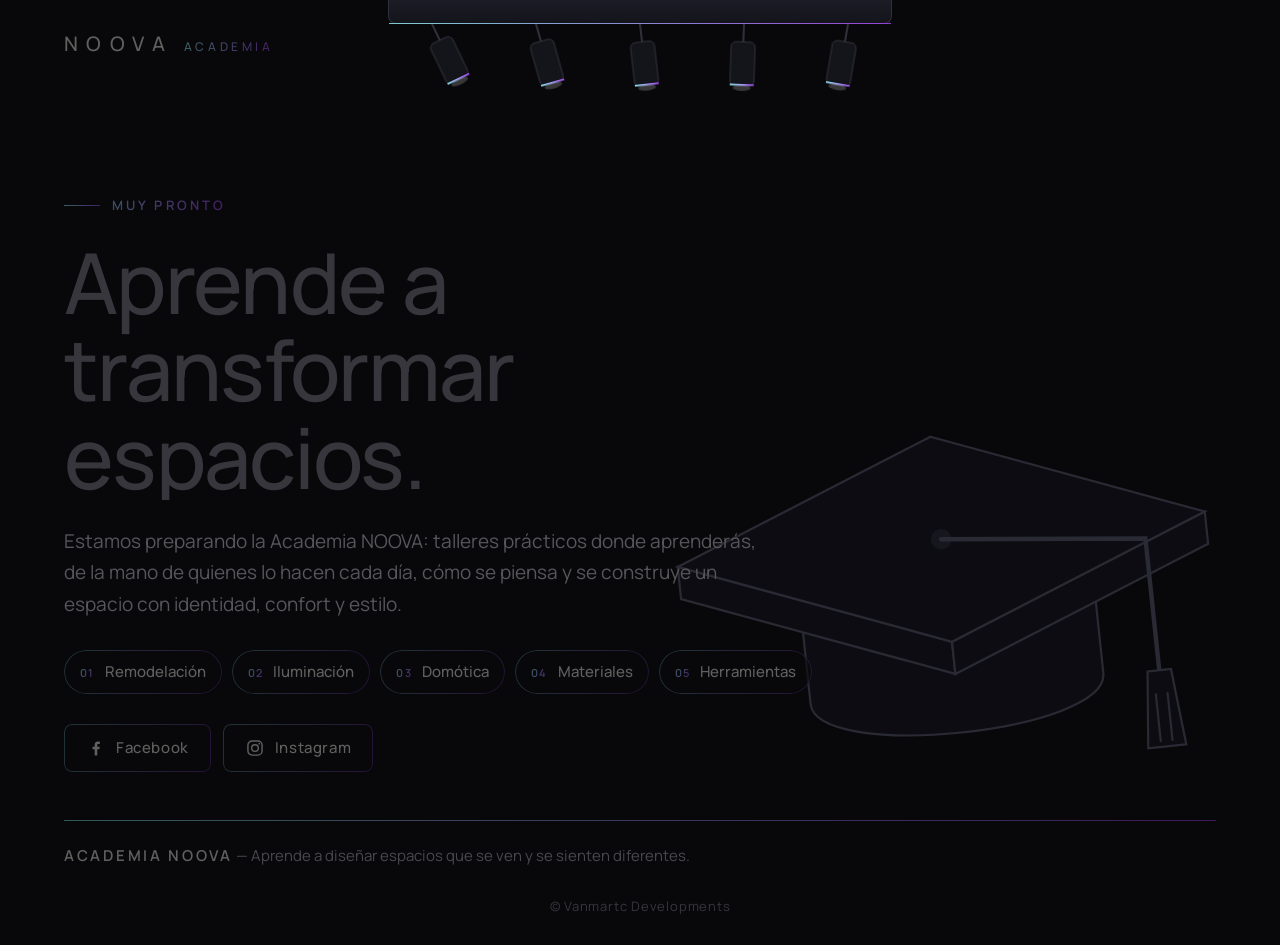
==== index.html @ ce25f5c2 "trabajando en el sitio noova Academy" ====
<!DOCTYPE html>
<html lang="es">
<head>
<meta charset="utf-8">
<meta name="viewport" content="width=device-width, initial-scale=1, viewport-fit=cover">
<title>Academia NOOVA | Muy pronto</title>
<meta name="description" content="Talleres de remodelación, iluminación, domótica, materiales y herramientas. La Academia NOOVA abre muy pronto.">
<meta name="theme-color" content="#08080B">
<meta property="og:title" content="Academia NOOVA | Muy pronto">
<meta property="og:description" content="Aprende a transformar espacios con talleres prácticos de NOOVA Designs.">
<meta property="og:type" content="website">
<link rel="preconnect" href="https://fonts.googleapis.com">
<link rel="preconnect" href="https://fonts.gstatic.com" crossorigin>
<link href="https://fonts.googleapis.com/css2?family=Manrope:wght@400;500;600&display=swap" rel="stylesheet">
<script>if(!matchMedia('(prefers-reduced-motion: reduce)').matches)document.documentElement.classList.add('off');</script>
<style>
@property --lit{syntax:'<number>';inherits:true;initial-value:1}
:root{color-scheme:dark;--bg:#08080B;--surface:#14141B;--text:#F4F0EB;--text-2:#B7B3C1;--dim:#8A8696;--violet:#8B5CF6;--fucsia:#E447B3;--border:#30303A;--cyan:#93F4F8;--lila:#AD48FB;--logo:linear-gradient(110deg,var(--cyan),var(--lila));--grad:linear-gradient(110deg,var(--violet),var(--fucsia));--lit:1;--x:55vw;--y:60vh;--hx:30%;--hy:50%;--s:1;--pad:64px;--rail:24px;transition:--lit 1.6s ease}
:root.off{--lit:0}
*{box-sizing:border-box;margin:0}
html,body{height:100%}
body{background:var(--bg);color:var(--text);font-family:"Manrope",system-ui,-apple-system,"Segoe UI",sans-serif;font-size:17px;line-height:1.6;overflow-x:hidden;-webkit-font-smoothing:antialiased}
.glow{position:fixed;inset:0;z-index:0;pointer-events:none;opacity:var(--lit);background:radial-gradient(520px circle at var(--x) var(--y),rgba(147,244,248,.08),transparent 70%),radial-gradient(900px circle at var(--x) var(--y),rgba(173,72,251,.12),transparent 70%)}
.lamp{position:fixed;top:0;left:50vw;width:0;height:0;z-index:1;pointer-events:none}
.fx{position:absolute;left:0;top:0}
.swing{position:absolute;top:var(--rail);left:0;transform-origin:0 0;will-change:transform}
.scale{position:absolute;left:0;top:0;transform:scale(var(--s));transform-origin:0 0}
.fxsvg{position:absolute;top:0;left:-60px;width:120px;height:90px;overflow:visible}
.lamp-btn{position:absolute;left:-32px;top:14px;width:64px;height:52px;background:transparent;border:0;border-radius:8px;cursor:pointer;pointer-events:auto}
.lamp-btn:focus-visible,.social a:focus-visible{outline:2px solid var(--cyan);outline-offset:3px}
.rail{position:absolute;top:0;height:var(--rail);background:linear-gradient(#1C1C26,var(--surface));border:1px solid var(--border);border-top:0;border-radius:0 0 8px 8px}
.rail::after{content:"";position:absolute;left:0;right:0;bottom:-1px;height:1px;background:var(--logo);opacity:.8}
.cap{position:fixed;right:max(3vw,16px);bottom:max(9vh,64px);width:min(46vw,640px);aspect-ratio:4/3;z-index:1;pointer-events:none}
.cap svg{position:absolute;inset:0;width:100%;height:100%;overflow:visible}
.cap .lit{opacity:calc(.9*var(--lit));-webkit-mask-image:radial-gradient(circle 420px at var(--cx,50%) var(--cy,50%),#000 0%,rgba(0,0,0,.6) 45%,transparent 100%);mask-image:radial-gradient(circle 420px at var(--cx,50%) var(--cy,50%),#000 0%,rgba(0,0,0,.6) 45%,transparent 100%)}
.cap-base .t,.cap-base .s,.cap-base .b{fill:#0C0C12;stroke:#2A2A34;stroke-width:1.5}
.cap-base .c{fill:none;stroke:#2A2A34;stroke-width:3;stroke-linecap:round}
.cap-base .k{fill:#16161E}
.lit .t{fill:url(#capt);stroke:url(#capg);stroke-width:2.5}
.lit .s{fill:#4A4756;stroke:url(#capg);stroke-width:2}
.lit .b{fill:#3A3845;stroke:url(#capg);stroke-width:2}
.lit .c{fill:none;stroke:url(#capg);stroke-width:3;stroke-linecap:round}
.lit .k{fill:#F4F0EB}
@media (max-width:767px){.cap{width:84vw;right:-8vw;bottom:14vh}}
.page{position:relative;z-index:2;filter:brightness(calc(.4 + .6*var(--lit)));min-height:100svh;display:flex;flex-direction:column;padding:max(28px,env(safe-area-inset-top)) var(--pad) max(28px,env(safe-area-inset-bottom));max-width:1280px;margin:0 auto}
.brand{font-weight:500;font-size:20px;letter-spacing:.42em}
.brand span{letter-spacing:.3em;font-size:12px;margin-left:.9em;color:var(--cyan)}
@supports (background-clip:text) or (-webkit-background-clip:text){.brand span,.topics b,.kicker{background:var(--logo);-webkit-background-clip:text;background-clip:text;color:transparent;-webkit-text-fill-color:transparent}}
main{flex:1;display:flex;flex-direction:column;justify-content:flex-end;padding:15vh 0 48px}
.kicker{display:inline-flex;align-items:center;gap:12px;font-size:13px;font-weight:600;letter-spacing:.24em;color:var(--cyan);margin-bottom:22px;align-self:flex-start}
.kicker::before{content:"";width:36px;height:1px;background:var(--logo);-webkit-text-fill-color:initial}
h1{font-weight:500;line-height:1.04;letter-spacing:-.02em;font-size:clamp(38px,7.2vw,84px);max-width:13ch;color:var(--text)}
@supports (background-clip:text) or (-webkit-background-clip:text){h1{background:radial-gradient(circle calc(440px*var(--lit) + 1px) at var(--hx) var(--hy),#F4F0EB 0%,#C9C4CF 40%,var(--dim) 100%);-webkit-background-clip:text;background-clip:text;color:transparent;-webkit-text-fill-color:transparent}}
.lead{margin-top:26px;max-width:58ch;color:#DAD6E0;font-size:clamp(16px,1.6vw,19px);line-height:1.65}
.topics{display:flex;flex-wrap:wrap;gap:10px;list-style:none;padding:0;margin-top:30px}
.topics li{position:relative;display:inline-flex;align-items:baseline;gap:10px;padding:10px 16px;font-size:15px;font-weight:500;background:rgba(20,20,27,.6);border-radius:999px}
.topics li::before,.social a::before{content:"";position:absolute;inset:0;border-radius:inherit;padding:1px;background:var(--logo);-webkit-mask:linear-gradient(#000 0 0) content-box,linear-gradient(#000 0 0);-webkit-mask-composite:xor;mask:linear-gradient(#000 0 0) content-box exclude,linear-gradient(#000 0 0);opacity:.5;transition:opacity .2s}
.topics b{font-size:11px;font-weight:600;letter-spacing:.12em;color:var(--cyan)}
.social{display:flex;flex-wrap:wrap;gap:12px;margin-top:30px}
.social a{position:relative;display:inline-flex;align-items:center;gap:10px;min-height:48px;padding:0 22px;color:var(--text);text-decoration:none;font-size:15px;font-weight:500;letter-spacing:.04em;background:rgba(20,20,27,.6);border-radius:8px;transition:background .2s,transform .2s}
.social a:hover{background:var(--surface)}
.social a:hover::before{opacity:1}
.social a:active{transform:scale(.98)}
.social svg{width:20px;height:20px;flex:none}
footer{padding-top:24px;position:relative}
.line{position:absolute;top:0;left:0;height:1px;width:100%;background:var(--logo);transform-origin:left;opacity:.9}
footer p{color:var(--text-2);font-size:15px}
footer strong{color:var(--text);font-weight:600;letter-spacing:.18em}
footer .credit{margin-top:28px;text-align:center;font-size:13px;letter-spacing:.06em;color:var(--dim)}
@media (prefers-reduced-motion:no-preference){
.line{animation:draw 1.6s cubic-bezier(.2,.7,.2,1) both}
.fx{animation:drop 1.3s cubic-bezier(.2,.8,.2,1) .15s both}
.brand,.kicker,h1,.lead,.topics,.social,footer p{animation:rise .9s ease both}
.brand{animation-delay:.2s}.kicker{animation-delay:.6s}h1{animation-delay:.9s}.lead{animation-delay:1.2s}.topics{animation-delay:1.4s}.social{animation-delay:1.55s}footer p{animation-delay:1.6s}
@keyframes draw{from{transform:scaleX(0)}to{transform:scaleX(1)}}
@keyframes rise{from{opacity:0;transform:translateY(14px)}to{opacity:1;transform:none}}
@keyframes drop{from{transform:translateY(-130%)}to{transform:none}}}
@media (max-width:1023px){:root{--pad:32px}main{padding-top:12vh}}
@media (max-width:767px){:root{--pad:20px}.brand{font-size:17px}.brand span{display:none}main{padding-bottom:40px}}
</style>
</head>
<body>
<div class="glow" aria-hidden="true"></div>
<svg width="0" height="0" style="position:absolute" aria-hidden="true" focusable="false"><defs>
<linearGradient id="cone" x1="0" y1="0" x2="0" y2="1"><stop offset="0" stop-color="#F4F0EB" stop-opacity=".22"/><stop offset="1" stop-color="#F4F0EB" stop-opacity="0"/></linearGradient>
<linearGradient id="rim" x1="0" y1="0" x2="1" y2="0"><stop offset="0" stop-color="#93F4F8"/><stop offset="1" stop-color="#AD48FB"/></linearGradient>
<radialGradient id="halo"><stop offset="0" stop-color="#F4F0EB" stop-opacity=".8"/><stop offset=".35" stop-color="#AD48FB" stop-opacity=".22"/><stop offset=".7" stop-color="#E447B3" stop-opacity=".06"/><stop offset="1" stop-color="#8B5CF6" stop-opacity="0"/></radialGradient>
<linearGradient id="capg" gradientUnits="userSpaceOnUse" x1="0" y1="0" x2="400" y2="0"><stop offset="0" stop-color="#93F4F8"/><stop offset="1" stop-color="#AD48FB"/></linearGradient>
<linearGradient id="capt" x1="0" y1="0" x2="1" y2="1"><stop offset="0" stop-color="#E6E1E8"/><stop offset="1" stop-color="#8A8696"/></linearGradient>
</defs></svg>

<div class="cap" id="cap" aria-hidden="true">
<svg class="cap-base" viewBox="0 0 400 300" focusable="false"><g class="capart"></g></svg>
<svg class="lit" viewBox="0 0 400 300" focusable="false"><g class="capart"></g></svg>
</div>

<div class="lamp" id="lamp"><div class="fx">
<div class="swing" data-off="-2"><div class="scale"><svg class="fxsvg" viewBox="-60 0 120 90" aria-hidden="true" focusable="false"><g class="spot-art"></g></svg></div></div>
<div class="swing" data-off="-1"><div class="scale"><svg class="fxsvg" viewBox="-60 0 120 90" aria-hidden="true" focusable="false"><g class="spot-art"></g></svg></div></div>
<div class="swing" data-off="0"><div class="scale"><svg class="fxsvg" viewBox="-60 0 120 90" aria-hidden="true" focusable="false"><g class="spot-art"></g></svg><button class="lamp-btn" type="button" aria-label="Encender la luz"></button></div></div>
<div class="swing" data-off="1"><div class="scale"><svg class="fxsvg" viewBox="-60 0 120 90" aria-hidden="true" focusable="false"><g class="spot-art"></g></svg></div></div>
<div class="swing" data-off="2"><div class="scale"><svg class="fxsvg" viewBox="-60 0 120 90" aria-hidden="true" focusable="false"><g class="spot-art"></g></svg></div></div>
<div class="rail" id="rail"></div>
</div></div>

<div class="page">
<header><div class="brand" aria-label="Academia NOOVA">NOOVA<span>ACADEMIA</span></div></header>
<main>
<div class="kicker">MUY PRONTO</div>
<h1 id="titular">Aprende a transformar espacios.</h1>
<p class="lead">Estamos preparando la Academia NOOVA: talleres prácticos donde aprenderás, de la mano de quienes lo hacen cada día, cómo se piensa y se construye un espacio con identidad, confort y estilo.</p>
<ul class="topics" aria-label="Temas de los talleres">
<li><b>01</b>Remodelación</li><li><b>02</b>Iluminación</li><li><b>03</b>Domótica</li><li><b>04</b>Materiales</li><li><b>05</b>Herramientas</li>
</ul>
<nav class="social" aria-label="Redes sociales">
<a href="https://web.facebook.com/noovadomoticaeiluminacioninteligente" target="_blank" rel="noopener noreferrer" aria-label="Facebook de NOOVA (se abre en una pestaña nueva)"><svg viewBox="0 0 24 24" fill="currentColor" aria-hidden="true" focusable="false"><path d="M13.5 21v-7.5h2.6l.4-3h-3V8.6c0-.9.3-1.5 1.5-1.5h1.6V4.4c-.3 0-1.2-.1-2.3-.1-2.3 0-3.9 1.4-3.9 4v2.2H7.8v3h2.6V21z"/></svg>Facebook</a>
<a href="https://www.instagram.com/noova.domotica/" target="_blank" rel="noopener noreferrer" aria-label="Instagram de NOOVA (se abre en una pestaña nueva)"><svg viewBox="0 0 24 24" fill="none" stroke="currentColor" stroke-width="1.7" aria-hidden="true" focusable="false"><rect x="3.5" y="3.5" width="17" height="17" rx="5"/><circle cx="12" cy="12" r="4"/><circle cx="17.2" cy="6.8" r="1" fill="currentColor" stroke="none"/></svg>Instagram</a>
</nav>
</main>
<footer>
<div class="line" aria-hidden="true"></div>
<p><strong>ACADEMIA NOOVA</strong> — Aprende a diseñar espacios que se ven y se sienten diferentes.</p>
<p class="credit">© Vanmartc Developments</p>
</footer>
</div>

<script>
(function(){
var root=document.documentElement,h1=document.getElementById('titular'),lamp=document.getElementById('lamp'),rail=document.getElementById('rail'),btn=document.querySelector('.lamp-btn');
var reduce=matchMedia('(prefers-reduced-motion: reduce)').matches;
var CABLE=20; /* largo del cable en px, medido desde la cara inferior del riel */
var SPOT='<g style="opacity:var(--lit)"><polygon points="-9,'+(CABLE+44)+' 9,'+(CABLE+44)+' -95,'+(CABLE+1086)+' 95,'+(CABLE+1086)+'" fill="url(#cone)"/><circle cx="0" cy="'+(CABLE+46)+'" r="44" fill="url(#halo)"/></g><line x1="0" y1="0" x2="0" y2="'+CABLE+'" stroke="#30303A" stroke-width="2"/><rect x="-12" y="'+(CABLE-2)+'" width="24" height="44" rx="5" fill="#14141B" stroke="#30303A"/><rect x="-12" y="'+(CABLE+40)+'" width="24" height="1.6" fill="url(#rim)"/><ellipse cx="0" cy="'+(CABLE+44)+'" rx="9" ry="3" fill="#F4F0EB" style="opacity:calc(.2 + .8 * var(--lit))"/>';
btn.style.top=(CABLE-6)+'px';
var capEl=document.getElementById('cap');
var CAP='<g transform="rotate(-6 200 150)"><path class="b" d="M100 150 L200 190 L300 150 L300 212 C300 252 100 252 100 212 Z"/><path class="s" d="M20 110 L200 180 L200 202 L20 132 Z"/><path class="s" d="M380 110 L200 180 L200 202 L380 132 Z"/><path class="t" d="M200 40 L380 110 L200 180 L20 110 Z"/><circle class="k" cx="200" cy="110" r="7"/><path class="c" d="M200 110 L338 124 L338 214"/><path class="s" d="M330 214 h16 l5 52 h-26 z"/><path class="c" style="stroke-width:1.5" d="M334 230 v32 M342 230 v32"/></g>';
[].forEach.call(document.querySelectorAll('.capart'),function(g){g.innerHTML=CAP});
[].forEach.call(document.querySelectorAll('.spot-art'),function(g){g.innerHTML=SPOT});
var fx=[].map.call(document.querySelectorAll('.swing'),function(el,i){return{el:el,off:+el.getAttribute('data-off'),ang:0,vel:0,k:.010+i*.0013}});
var center=0;fx.forEach(function(f,i){if(f.off===0)center=i});
var w=innerWidth,h=innerHeight,lx=w*.5,sp=104,tx=w*.55,ty=h*.6,cx=tx,cy=ty,last=-1e9,raf=null,touched=false;
function layout(){w=innerWidth;h=innerHeight;var m=w<768;lx=w*.5;lamp.style.left=lx+'px';root.style.setProperty('--s',m?'.8':'1');sp=m?58:104;
fx.forEach(function(f){f.el.style.left=(f.off*sp)+'px'});rail.style.left=-(2*sp+44)+'px';rail.style.width=(4*sp+88)+'px'}
function label(){btn.setAttribute('aria-label',root.classList.contains('off')?'Encender la luz':'Apagar la luz')}
btn.addEventListener('click',function(){touched=true;root.classList.toggle('off');label()});
label();
if(root.classList.contains('off'))setTimeout(function(){if(!touched){root.classList.remove('off');label()}},1700);
addEventListener('resize',layout);
addEventListener('pointermove',function(e){tx=e.clientX;ty=e.clientY;last=performance.now();start()},{passive:true});
function frame(t){
if(!reduce&&t-last>3500){tx=lx+w*.30*Math.sin(t/4200);ty=h*(.62+.10*Math.sin(t/5600+1))}
cx+=(tx-cx)*.08;cy+=(ty-cy)*.08;
var settled=Math.abs(tx-cx)<.5&&Math.abs(ty-cy)<.5;
fx.forEach(function(f){var fl=lx+f.off*sp;var want=Math.max(-.6,Math.min(.6,Math.atan2(cx-fl,Math.max(cy,h*.25))));
if(reduce){f.ang+=(want-f.ang)*.2;f.vel=0}else{f.vel=(f.vel+(want-f.ang)*f.k)*.93;f.ang+=f.vel}
f.el.style.transform='rotate('+(-f.ang)+'rad)';
if(Math.abs(want-f.ang)>.002||Math.abs(f.vel)>.0005)settled=false});
var c=fx[center],d=Math.max(h*.4,Math.min(h*.95,Math.hypot(cx-lx,cy)));
var px=lx+d*Math.sin(c.ang),py=d*Math.cos(c.ang);
root.style.setProperty('--x',px+'px');root.style.setProperty('--y',py+'px');
var r=h1.getBoundingClientRect();
root.style.setProperty('--hx',(px-r.left)+'px');root.style.setProperty('--hy',(py-r.top)+'px');
var cr=capEl.getBoundingClientRect();root.style.setProperty('--cx',(px-cr.left)+'px');root.style.setProperty('--cy',(py-cr.top)+'px');
raf=(reduce&&settled)?null:requestAnimationFrame(frame)}
function start(){if(!raf)raf=requestAnimationFrame(frame)}
document.addEventListener('visibilitychange',function(){if(document.hidden&&raf){cancelAnimationFrame(raf);raf=null}else start()});
layout();start();
})();
</script>
</body>
</html>
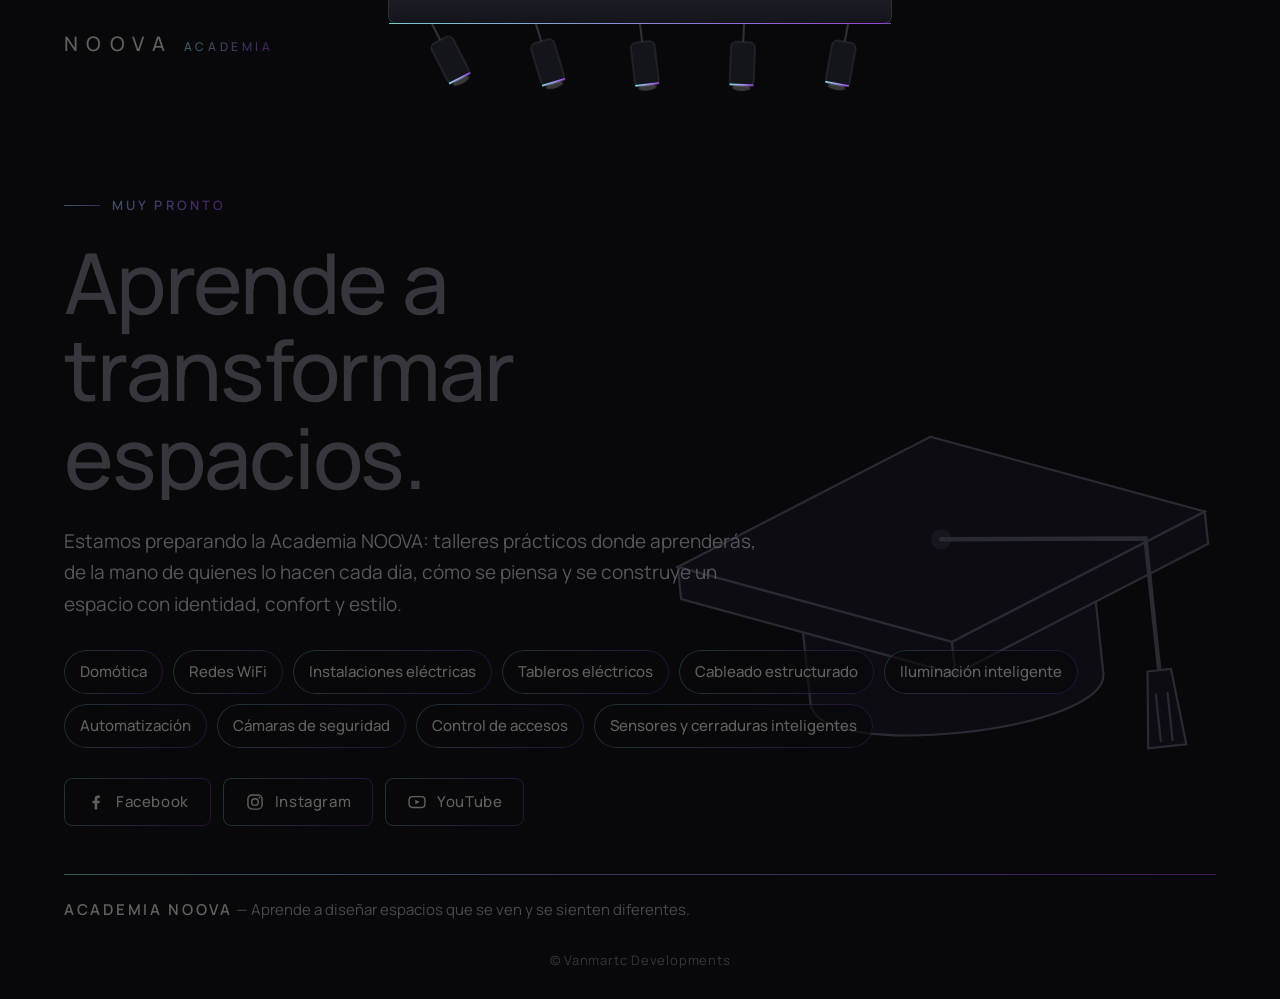
==== commit 0d5fae79: "update palabras capsula y youtube" ====
--- a/index.html
+++ b/index.html
@@ -110,11 +110,21 @@
 <h1 id="titular">Aprende a transformar espacios.</h1>
 <p class="lead">Estamos preparando la Academia NOOVA: talleres prácticos donde aprenderás, de la mano de quienes lo hacen cada día, cómo se piensa y se construye un espacio con identidad, confort y estilo.</p>
 <ul class="topics" aria-label="Temas de los talleres">
-<li><b>01</b>Remodelación</li><li><b>02</b>Iluminación</li><li><b>03</b>Domótica</li><li><b>04</b>Materiales</li><li><b>05</b>Herramientas</li>
+<li>Domótica</li>
+<li>Redes WiFi</li>
+<li>Instalaciones eléctricas</li>
+<li>Tableros eléctricos</li>
+<li>Cableado estructurado</li>
+<li>Iluminación inteligente</li>
+<li>Automatización</li>
+<li>Cámaras de seguridad</li>
+<li>Control de accesos</li>
+<li>Sensores y cerraduras inteligentes</li>
 </ul>
 <nav class="social" aria-label="Redes sociales">
 <a href="https://web.facebook.com/noovadomoticaeiluminacioninteligente" target="_blank" rel="noopener noreferrer" aria-label="Facebook de NOOVA (se abre en una pestaña nueva)"><svg viewBox="0 0 24 24" fill="currentColor" aria-hidden="true" focusable="false"><path d="M13.5 21v-7.5h2.6l.4-3h-3V8.6c0-.9.3-1.5 1.5-1.5h1.6V4.4c-.3 0-1.2-.1-2.3-.1-2.3 0-3.9 1.4-3.9 4v2.2H7.8v3h2.6V21z"/></svg>Facebook</a>
 <a href="https://www.instagram.com/noova.domotica/" target="_blank" rel="noopener noreferrer" aria-label="Instagram de NOOVA (se abre en una pestaña nueva)"><svg viewBox="0 0 24 24" fill="none" stroke="currentColor" stroke-width="1.7" aria-hidden="true" focusable="false"><rect x="3.5" y="3.5" width="17" height="17" rx="5"/><circle cx="12" cy="12" r="4"/><circle cx="17.2" cy="6.8" r="1" fill="currentColor" stroke="none"/></svg>Instagram</a>
+<a href="https://www.youtube.com/@noovasmartliving" target="_blank" rel="noopener noreferrer" aria-label="YouTube de NOOVA (se abre en una pestaña nueva)"><svg viewBox="0 0 24 24" fill="none" stroke="currentColor" stroke-width="1.7" aria-hidden="true" focusable="false"><rect x="2.5" y="5.5" width="19" height="13" rx="4"/><path d="M10 9.2 L15.2 12 L10 14.8 Z" fill="currentColor" stroke="none"/></svg>YouTube</a>
 </nav>
 </main>
 <footer>
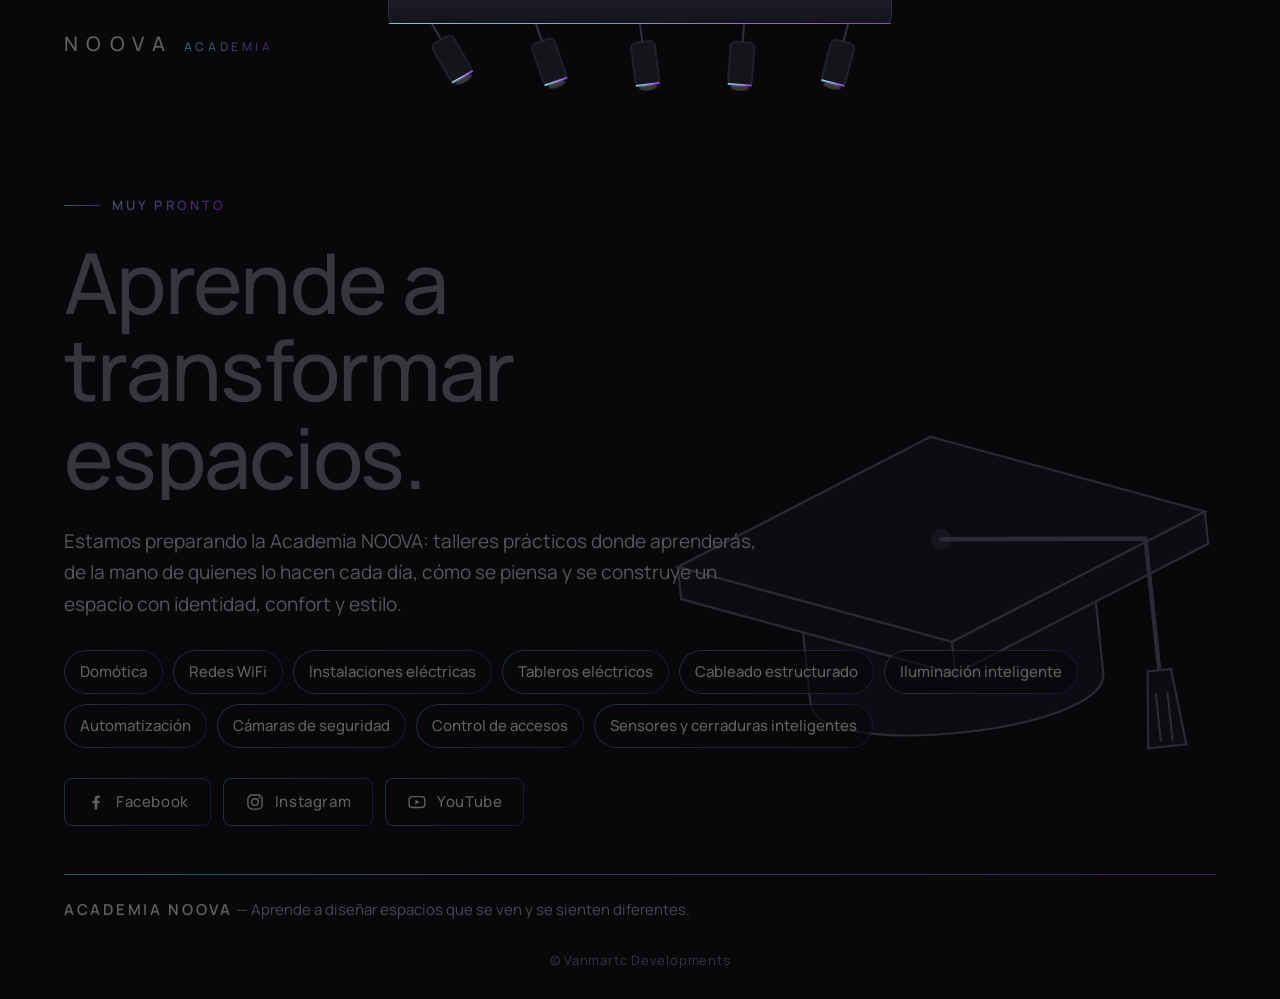
==== commit e0970b77: "favicon for all platforms" ====
--- a/index.html
+++ b/index.html
@@ -1,87 +1,570 @@
 <!DOCTYPE html>
 <html lang="es">
+
 <head>
-<meta charset="utf-8">
-<meta name="viewport" content="width=device-width, initial-scale=1, viewport-fit=cover">
-<title>Academia NOOVA | Muy pronto</title>
-<meta name="description" content="Talleres de remodelación, iluminación, domótica, materiales y herramientas. La Academia NOOVA abre muy pronto.">
-<meta name="theme-color" content="#08080B">
-<meta property="og:title" content="Academia NOOVA | Muy pronto">
-<meta property="og:description" content="Aprende a transformar espacios con talleres prácticos de NOOVA Designs.">
-<meta property="og:type" content="website">
-<link rel="preconnect" href="https://fonts.googleapis.com">
-<link rel="preconnect" href="https://fonts.gstatic.com" crossorigin>
-<link href="https://fonts.googleapis.com/css2?family=Manrope:wght@400;500;600&display=swap" rel="stylesheet">
-<script>if(!matchMedia('(prefers-reduced-motion: reduce)').matches)document.documentElement.classList.add('off');</script>
-<style>
-@property --lit{syntax:'<number>';inherits:true;initial-value:1}
-:root{color-scheme:dark;--bg:#08080B;--surface:#14141B;--text:#F4F0EB;--text-2:#B7B3C1;--dim:#8A8696;--violet:#8B5CF6;--fucsia:#E447B3;--border:#30303A;--cyan:#93F4F8;--lila:#AD48FB;--logo:linear-gradient(110deg,var(--cyan),var(--lila));--grad:linear-gradient(110deg,var(--violet),var(--fucsia));--lit:1;--x:55vw;--y:60vh;--hx:30%;--hy:50%;--s:1;--pad:64px;--rail:24px;transition:--lit 1.6s ease}
-:root.off{--lit:0}
-*{box-sizing:border-box;margin:0}
-html,body{height:100%}
-body{background:var(--bg);color:var(--text);font-family:"Manrope",system-ui,-apple-system,"Segoe UI",sans-serif;font-size:17px;line-height:1.6;overflow-x:hidden;-webkit-font-smoothing:antialiased}
-.glow{position:fixed;inset:0;z-index:0;pointer-events:none;opacity:var(--lit);background:radial-gradient(520px circle at var(--x) var(--y),rgba(147,244,248,.08),transparent 70%),radial-gradient(900px circle at var(--x) var(--y),rgba(173,72,251,.12),transparent 70%)}
-.lamp{position:fixed;top:0;left:50vw;width:0;height:0;z-index:1;pointer-events:none}
-.fx{position:absolute;left:0;top:0}
-.swing{position:absolute;top:var(--rail);left:0;transform-origin:0 0;will-change:transform}
-.scale{position:absolute;left:0;top:0;transform:scale(var(--s));transform-origin:0 0}
-.fxsvg{position:absolute;top:0;left:-60px;width:120px;height:90px;overflow:visible}
-.lamp-btn{position:absolute;left:-32px;top:14px;width:64px;height:52px;background:transparent;border:0;border-radius:8px;cursor:pointer;pointer-events:auto}
-.lamp-btn:focus-visible,.social a:focus-visible{outline:2px solid var(--cyan);outline-offset:3px}
-.rail{position:absolute;top:0;height:var(--rail);background:linear-gradient(#1C1C26,var(--surface));border:1px solid var(--border);border-top:0;border-radius:0 0 8px 8px}
-.rail::after{content:"";position:absolute;left:0;right:0;bottom:-1px;height:1px;background:var(--logo);opacity:.8}
-.cap{position:fixed;right:max(3vw,16px);bottom:max(9vh,64px);width:min(46vw,640px);aspect-ratio:4/3;z-index:1;pointer-events:none}
-.cap svg{position:absolute;inset:0;width:100%;height:100%;overflow:visible}
-.cap .lit{opacity:calc(.9*var(--lit));-webkit-mask-image:radial-gradient(circle 420px at var(--cx,50%) var(--cy,50%),#000 0%,rgba(0,0,0,.6) 45%,transparent 100%);mask-image:radial-gradient(circle 420px at var(--cx,50%) var(--cy,50%),#000 0%,rgba(0,0,0,.6) 45%,transparent 100%)}
-.cap-base .t,.cap-base .s,.cap-base .b{fill:#0C0C12;stroke:#2A2A34;stroke-width:1.5}
-.cap-base .c{fill:none;stroke:#2A2A34;stroke-width:3;stroke-linecap:round}
-.cap-base .k{fill:#16161E}
-.lit .t{fill:url(#capt);stroke:url(#capg);stroke-width:2.5}
-.lit .s{fill:#4A4756;stroke:url(#capg);stroke-width:2}
-.lit .b{fill:#3A3845;stroke:url(#capg);stroke-width:2}
-.lit .c{fill:none;stroke:url(#capg);stroke-width:3;stroke-linecap:round}
-.lit .k{fill:#F4F0EB}
-@media (max-width:767px){.cap{width:84vw;right:-8vw;bottom:14vh}}
-.page{position:relative;z-index:2;filter:brightness(calc(.4 + .6*var(--lit)));min-height:100svh;display:flex;flex-direction:column;padding:max(28px,env(safe-area-inset-top)) var(--pad) max(28px,env(safe-area-inset-bottom));max-width:1280px;margin:0 auto}
-.brand{font-weight:500;font-size:20px;letter-spacing:.42em}
-.brand span{letter-spacing:.3em;font-size:12px;margin-left:.9em;color:var(--cyan)}
-@supports (background-clip:text) or (-webkit-background-clip:text){.brand span,.topics b,.kicker{background:var(--logo);-webkit-background-clip:text;background-clip:text;color:transparent;-webkit-text-fill-color:transparent}}
-main{flex:1;display:flex;flex-direction:column;justify-content:flex-end;padding:15vh 0 48px}
-.kicker{display:inline-flex;align-items:center;gap:12px;font-size:13px;font-weight:600;letter-spacing:.24em;color:var(--cyan);margin-bottom:22px;align-self:flex-start}
-.kicker::before{content:"";width:36px;height:1px;background:var(--logo);-webkit-text-fill-color:initial}
-h1{font-weight:500;line-height:1.04;letter-spacing:-.02em;font-size:clamp(38px,7.2vw,84px);max-width:13ch;color:var(--text)}
-@supports (background-clip:text) or (-webkit-background-clip:text){h1{background:radial-gradient(circle calc(440px*var(--lit) + 1px) at var(--hx) var(--hy),#F4F0EB 0%,#C9C4CF 40%,var(--dim) 100%);-webkit-background-clip:text;background-clip:text;color:transparent;-webkit-text-fill-color:transparent}}
-.lead{margin-top:26px;max-width:58ch;color:#DAD6E0;font-size:clamp(16px,1.6vw,19px);line-height:1.65}
-.topics{display:flex;flex-wrap:wrap;gap:10px;list-style:none;padding:0;margin-top:30px}
-.topics li{position:relative;display:inline-flex;align-items:baseline;gap:10px;padding:10px 16px;font-size:15px;font-weight:500;background:rgba(20,20,27,.6);border-radius:999px}
-.topics li::before,.social a::before{content:"";position:absolute;inset:0;border-radius:inherit;padding:1px;background:var(--logo);-webkit-mask:linear-gradient(#000 0 0) content-box,linear-gradient(#000 0 0);-webkit-mask-composite:xor;mask:linear-gradient(#000 0 0) content-box exclude,linear-gradient(#000 0 0);opacity:.5;transition:opacity .2s}
-.topics b{font-size:11px;font-weight:600;letter-spacing:.12em;color:var(--cyan)}
-.social{display:flex;flex-wrap:wrap;gap:12px;margin-top:30px}
-.social a{position:relative;display:inline-flex;align-items:center;gap:10px;min-height:48px;padding:0 22px;color:var(--text);text-decoration:none;font-size:15px;font-weight:500;letter-spacing:.04em;background:rgba(20,20,27,.6);border-radius:8px;transition:background .2s,transform .2s}
-.social a:hover{background:var(--surface)}
-.social a:hover::before{opacity:1}
-.social a:active{transform:scale(.98)}
-.social svg{width:20px;height:20px;flex:none}
-footer{padding-top:24px;position:relative}
-.line{position:absolute;top:0;left:0;height:1px;width:100%;background:var(--logo);transform-origin:left;opacity:.9}
-footer p{color:var(--text-2);font-size:15px}
-footer strong{color:var(--text);font-weight:600;letter-spacing:.18em}
-footer .credit{margin-top:28px;text-align:center;font-size:13px;letter-spacing:.06em;color:var(--dim)}
-@media (prefers-reduced-motion:no-preference){
-.line{animation:draw 1.6s cubic-bezier(.2,.7,.2,1) both}
-.fx{animation:drop 1.3s cubic-bezier(.2,.8,.2,1) .15s both}
-.brand,.kicker,h1,.lead,.topics,.social,footer p{animation:rise .9s ease both}
-.brand{animation-delay:.2s}.kicker{animation-delay:.6s}h1{animation-delay:.9s}.lead{animation-delay:1.2s}.topics{animation-delay:1.4s}.social{animation-delay:1.55s}footer p{animation-delay:1.6s}
-@keyframes draw{from{transform:scaleX(0)}to{transform:scaleX(1)}}
-@keyframes rise{from{opacity:0;transform:translateY(14px)}to{opacity:1;transform:none}}
-@keyframes drop{from{transform:translateY(-130%)}to{transform:none}}}
-@media (max-width:1023px){:root{--pad:32px}main{padding-top:12vh}}
-@media (max-width:767px){:root{--pad:20px}.brand{font-size:17px}.brand span{display:none}main{padding-bottom:40px}}
-</style>
+    <link rel="apple-touch-icon" sizes="57x57" href="/apple-icon-57x57.png">
+    <link rel="apple-touch-icon" sizes="60x60" href="/apple-icon-60x60.png">
+    <link rel="apple-touch-icon" sizes="72x72" href="/apple-icon-72x72.png">
+    <link rel="apple-touch-icon" sizes="76x76" href="/apple-icon-76x76.png">
+    <link rel="apple-touch-icon" sizes="114x114" href="/apple-icon-114x114.png">
+    <link rel="apple-touch-icon" sizes="120x120" href="/apple-icon-120x120.png">
+    <link rel="apple-touch-icon" sizes="144x144" href="/apple-icon-144x144.png">
+    <link rel="apple-touch-icon" sizes="152x152" href="/apple-icon-152x152.png">
+    <link rel="apple-touch-icon" sizes="180x180" href="/apple-icon-180x180.png">
+    <link rel="icon" type="image/png" sizes="192x192" href="/android-icon-192x192.png">
+    <link rel="icon" type="image/png" sizes="32x32" href="/favicon-32x32.png">
+    <link rel="icon" type="image/png" sizes="96x96" href="/favicon-96x96.png">
+    <link rel="icon" type="image/png" sizes="16x16" href="/favicon-16x16.png">
+    <link rel="manifest" href="/manifest.json">
+    <meta name="msapplication-TileColor" content="#ffffff">
+    <meta name="msapplication-TileImage" content="/ms-icon-144x144.png">
+    <meta name="theme-color" content="#ffffff">
+    <meta charset="utf-8">
+    <meta name="viewport" content="width=device-width, initial-scale=1, viewport-fit=cover">
+    <title>Academia NOOVA | Muy pronto</title>
+    <meta name="description" content="Talleres de remodelación, iluminación, domótica, materiales y herramientas. La Academia NOOVA abre muy pronto.">
+    <meta name="theme-color" content="#08080B">
+    <meta property="og:title" content="Academia NOOVA | Muy pronto">
+    <meta property="og:description" content="Aprende a transformar espacios con talleres prácticos de NOOVA Designs.">
+    <meta property="og:type" content="website">
+    <link rel="preconnect" href="https://fonts.googleapis.com">
+    <link rel="preconnect" href="https://fonts.gstatic.com" crossorigin>
+    <link href="https://fonts.googleapis.com/css2?family=Manrope:wght@400;500;600&display=swap" rel="stylesheet">
+    <script>
+        if (!matchMedia('(prefers-reduced-motion: reduce)').matches) document.documentElement.classList.add('off');
+    </script>
+    <style>
+        @property --lit {
+            syntax: '<number>';
+            inherits: true;
+            initial-value: 1
+        }
+        
+        :root {
+            color-scheme: dark;
+            --bg: #08080B;
+            --surface: #14141B;
+            --text: #F4F0EB;
+            --text-2: #B7B3C1;
+            --dim: #8A8696;
+            --violet: #8B5CF6;
+            --fucsia: #E447B3;
+            --border: #30303A;
+            --cyan: #93F4F8;
+            --lila: #AD48FB;
+            --logo: linear-gradient(110deg, var(--cyan), var(--lila));
+            --grad: linear-gradient(110deg, var(--violet), var(--fucsia));
+            --lit: 1;
+            --x: 55vw;
+            --y: 60vh;
+            --hx: 30%;
+            --hy: 50%;
+            --s: 1;
+            --pad: 64px;
+            --rail: 24px;
+            transition: --lit 1.6s ease
+        }
+        
+        :root.off {
+            --lit: 0
+        }
+        
+        * {
+            box-sizing: border-box;
+            margin: 0
+        }
+        
+        html,
+        body {
+            height: 100%
+        }
+        
+        body {
+            background: var(--bg);
+            color: var(--text);
+            font-family: "Manrope", system-ui, -apple-system, "Segoe UI", sans-serif;
+            font-size: 17px;
+            line-height: 1.6;
+            overflow-x: hidden;
+            -webkit-font-smoothing: antialiased
+        }
+        
+        .glow {
+            position: fixed;
+            inset: 0;
+            z-index: 0;
+            pointer-events: none;
+            opacity: var(--lit);
+            background: radial-gradient(520px circle at var(--x) var(--y), rgba(147, 244, 248, .08), transparent 70%), radial-gradient(900px circle at var(--x) var(--y), rgba(173, 72, 251, .12), transparent 70%)
+        }
+        
+        .lamp {
+            position: fixed;
+            top: 0;
+            left: 50vw;
+            width: 0;
+            height: 0;
+            z-index: 1;
+            pointer-events: none
+        }
+        
+        .fx {
+            position: absolute;
+            left: 0;
+            top: 0
+        }
+        
+        .swing {
+            position: absolute;
+            top: var(--rail);
+            left: 0;
+            transform-origin: 0 0;
+            will-change: transform
+        }
+        
+        .scale {
+            position: absolute;
+            left: 0;
+            top: 0;
+            transform: scale(var(--s));
+            transform-origin: 0 0
+        }
+        
+        .fxsvg {
+            position: absolute;
+            top: 0;
+            left: -60px;
+            width: 120px;
+            height: 90px;
+            overflow: visible
+        }
+        
+        .lamp-btn {
+            position: absolute;
+            left: -32px;
+            top: 14px;
+            width: 64px;
+            height: 52px;
+            background: transparent;
+            border: 0;
+            border-radius: 8px;
+            cursor: pointer;
+            pointer-events: auto
+        }
+        
+        .lamp-btn:focus-visible,
+        .social a:focus-visible {
+            outline: 2px solid var(--cyan);
+            outline-offset: 3px
+        }
+        
+        .rail {
+            position: absolute;
+            top: 0;
+            height: var(--rail);
+            background: linear-gradient(#1C1C26, var(--surface));
+            border: 1px solid var(--border);
+            border-top: 0;
+            border-radius: 0 0 8px 8px
+        }
+        
+        .rail::after {
+            content: "";
+            position: absolute;
+            left: 0;
+            right: 0;
+            bottom: -1px;
+            height: 1px;
+            background: var(--logo);
+            opacity: .8
+        }
+        
+        .cap {
+            position: fixed;
+            right: max(3vw, 16px);
+            bottom: max(9vh, 64px);
+            width: min(46vw, 640px);
+            aspect-ratio: 4/3;
+            z-index: 1;
+            pointer-events: none
+        }
+        
+        .cap svg {
+            position: absolute;
+            inset: 0;
+            width: 100%;
+            height: 100%;
+            overflow: visible
+        }
+        
+        .cap .lit {
+            opacity: calc(.9*var(--lit));
+            -webkit-mask-image: radial-gradient(circle 420px at var(--cx, 50%) var(--cy, 50%), #000 0%, rgba(0, 0, 0, .6) 45%, transparent 100%);
+            mask-image: radial-gradient(circle 420px at var(--cx, 50%) var(--cy, 50%), #000 0%, rgba(0, 0, 0, .6) 45%, transparent 100%)
+        }
+        
+        .cap-base .t,
+        .cap-base .s,
+        .cap-base .b {
+            fill: #0C0C12;
+            stroke: #2A2A34;
+            stroke-width: 1.5
+        }
+        
+        .cap-base .c {
+            fill: none;
+            stroke: #2A2A34;
+            stroke-width: 3;
+            stroke-linecap: round
+        }
+        
+        .cap-base .k {
+            fill: #16161E
+        }
+        
+        .lit .t {
+            fill: url(#capt);
+            stroke: url(#capg);
+            stroke-width: 2.5
+        }
+        
+        .lit .s {
+            fill: #4A4756;
+            stroke: url(#capg);
+            stroke-width: 2
+        }
+        
+        .lit .b {
+            fill: #3A3845;
+            stroke: url(#capg);
+            stroke-width: 2
+        }
+        
+        .lit .c {
+            fill: none;
+            stroke: url(#capg);
+            stroke-width: 3;
+            stroke-linecap: round
+        }
+        
+        .lit .k {
+            fill: #F4F0EB
+        }
+        
+        @media (max-width:767px) {
+            .cap {
+                width: 84vw;
+                right: -8vw;
+                bottom: 14vh
+            }
+        }
+        
+        .page {
+            position: relative;
+            z-index: 2;
+            filter: brightness(calc(.4 + .6*var(--lit)));
+            min-height: 100svh;
+            display: flex;
+            flex-direction: column;
+            padding: max(28px, env(safe-area-inset-top)) var(--pad) max(28px, env(safe-area-inset-bottom));
+            max-width: 1280px;
+            margin: 0 auto
+        }
+        
+        .brand {
+            font-weight: 500;
+            font-size: 20px;
+            letter-spacing: .42em
+        }
+        
+        .brand span {
+            letter-spacing: .3em;
+            font-size: 12px;
+            margin-left: .9em;
+            color: var(--cyan)
+        }
+        
+        @supports (background-clip:text) or (-webkit-background-clip:text) {
+            .brand span,
+            .topics b,
+            .kicker {
+                background: var(--logo);
+                -webkit-background-clip: text;
+                background-clip: text;
+                color: transparent;
+                -webkit-text-fill-color: transparent
+            }
+        }
+        
+        main {
+            flex: 1;
+            display: flex;
+            flex-direction: column;
+            justify-content: flex-end;
+            padding: 15vh 0 48px
+        }
+        
+        .kicker {
+            display: inline-flex;
+            align-items: center;
+            gap: 12px;
+            font-size: 13px;
+            font-weight: 600;
+            letter-spacing: .24em;
+            color: var(--cyan);
+            margin-bottom: 22px;
+            align-self: flex-start
+        }
+        
+        .kicker::before {
+            content: "";
+            width: 36px;
+            height: 1px;
+            background: var(--logo);
+            -webkit-text-fill-color: initial
+        }
+        
+        h1 {
+            font-weight: 500;
+            line-height: 1.04;
+            letter-spacing: -.02em;
+            font-size: clamp(38px, 7.2vw, 84px);
+            max-width: 13ch;
+            color: var(--text)
+        }
+        
+        @supports (background-clip:text) or (-webkit-background-clip:text) {
+            h1 {
+                background: radial-gradient(circle calc(440px*var(--lit) + 1px) at var(--hx) var(--hy), #F4F0EB 0%, #C9C4CF 40%, var(--dim) 100%);
+                -webkit-background-clip: text;
+                background-clip: text;
+                color: transparent;
+                -webkit-text-fill-color: transparent
+            }
+        }
+        
+        .lead {
+            margin-top: 26px;
+            max-width: 58ch;
+            color: #DAD6E0;
+            font-size: clamp(16px, 1.6vw, 19px);
+            line-height: 1.65
+        }
+        
+        .topics {
+            display: flex;
+            flex-wrap: wrap;
+            gap: 10px;
+            list-style: none;
+            padding: 0;
+            margin-top: 30px
+        }
+        
+        .topics li {
+            position: relative;
+            display: inline-flex;
+            align-items: baseline;
+            gap: 10px;
+            padding: 10px 16px;
+            font-size: 15px;
+            font-weight: 500;
+            background: rgba(20, 20, 27, .6);
+            border-radius: 999px
+        }
+        
+        .topics li::before,
+        .social a::before {
+            content: "";
+            position: absolute;
+            inset: 0;
+            border-radius: inherit;
+            padding: 1px;
+            background: var(--logo);
+            -webkit-mask: linear-gradient(#000 0 0) content-box, linear-gradient(#000 0 0);
+            -webkit-mask-composite: xor;
+            mask: linear-gradient(#000 0 0) content-box exclude, linear-gradient(#000 0 0);
+            opacity: .5;
+            transition: opacity .2s
+        }
+        
+        .topics b {
+            font-size: 11px;
+            font-weight: 600;
+            letter-spacing: .12em;
+            color: var(--cyan)
+        }
+        
+        .social {
+            display: flex;
+            flex-wrap: wrap;
+            gap: 12px;
+            margin-top: 30px
+        }
+        
+        .social a {
+            position: relative;
+            display: inline-flex;
+            align-items: center;
+            gap: 10px;
+            min-height: 48px;
+            padding: 0 22px;
+            color: var(--text);
+            text-decoration: none;
+            font-size: 15px;
+            font-weight: 500;
+            letter-spacing: .04em;
+            background: rgba(20, 20, 27, .6);
+            border-radius: 8px;
+            transition: background .2s, transform .2s
+        }
+        
+        .social a:hover {
+            background: var(--surface)
+        }
+        
+        .social a:hover::before {
+            opacity: 1
+        }
+        
+        .social a:active {
+            transform: scale(.98)
+        }
+        
+        .social svg {
+            width: 20px;
+            height: 20px;
+            flex: none
+        }
+        
+        footer {
+            padding-top: 24px;
+            position: relative
+        }
+        
+        .line {
+            position: absolute;
+            top: 0;
+            left: 0;
+            height: 1px;
+            width: 100%;
+            background: var(--logo);
+            transform-origin: left;
+            opacity: .9
+        }
+        
+        footer p {
+            color: var(--text-2);
+            font-size: 15px
+        }
+        
+        footer strong {
+            color: var(--text);
+            font-weight: 600;
+            letter-spacing: .18em
+        }
+        
+        footer .credit {
+            margin-top: 28px;
+            text-align: center;
+            font-size: 13px;
+            letter-spacing: .06em;
+            color: var(--dim)
+        }
+        
+        @media (prefers-reduced-motion:no-preference) {
+            .line {
+                animation: draw 1.6s cubic-bezier(.2, .7, .2, 1) both
+            }
+            .fx {
+                animation: drop 1.3s cubic-bezier(.2, .8, .2, 1) .15s both
+            }
+            .brand,
+            .kicker,
+            h1,
+            .lead,
+            .topics,
+            .social,
+            footer p {
+                animation: rise .9s ease both
+            }
+            .brand {
+                animation-delay: .2s
+            }
+            .kicker {
+                animation-delay: .6s
+            }
+            h1 {
+                animation-delay: .9s
+            }
+            .lead {
+                animation-delay: 1.2s
+            }
+            .topics {
+                animation-delay: 1.4s
+            }
+            .social {
+                animation-delay: 1.55s
+            }
+            footer p {
+                animation-delay: 1.6s
+            }
+            @keyframes draw {
+                from {
+                    transform: scaleX(0)
+                }
+                to {
+                    transform: scaleX(1)
+                }
+            }
+            @keyframes rise {
+                from {
+                    opacity: 0;
+                    transform: translateY(14px)
+                }
+                to {
+                    opacity: 1;
+                    transform: none
+                }
+            }
+            @keyframes drop {
+                from {
+                    transform: translateY(-130%)
+                }
+                to {
+                    transform: none
+                }
+            }
+        }
+        
+        @media (max-width:1023px) {
+            :root {
+                --pad: 32px
+            }
+            main {
+                padding-top: 12vh
+            }
+        }
+        
+        @media (max-width:767px) {
+            :root {
+                --pad: 20px
+            }
+            .brand {
+                font-size: 17px
+            }
+            .brand span {
+                display: none
+            }
+            main {
+                padding-bottom: 40px
+            }
+        }
+    </style>
 </head>
+
 <body>
-<div class="glow" aria-hidden="true"></div>
-<svg width="0" height="0" style="position:absolute" aria-hidden="true" focusable="false"><defs>
+    <div class="glow" aria-hidden="true"></div>
+    <svg width="0" height="0" style="position:absolute" aria-hidden="true" focusable="false"><defs>
 <linearGradient id="cone" x1="0" y1="0" x2="0" y2="1"><stop offset="0" stop-color="#F4F0EB" stop-opacity=".22"/><stop offset="1" stop-color="#F4F0EB" stop-opacity="0"/></linearGradient>
 <linearGradient id="rim" x1="0" y1="0" x2="1" y2="0"><stop offset="0" stop-color="#93F4F8"/><stop offset="1" stop-color="#AD48FB"/></linearGradient>
 <radialGradient id="halo"><stop offset="0" stop-color="#F4F0EB" stop-opacity=".8"/><stop offset=".35" stop-color="#AD48FB" stop-opacity=".22"/><stop offset=".7" stop-color="#E447B3" stop-opacity=".06"/><stop offset="1" stop-color="#8B5CF6" stop-opacity="0"/></radialGradient>
@@ -89,92 +572,198 @@
 <linearGradient id="capt" x1="0" y1="0" x2="1" y2="1"><stop offset="0" stop-color="#E6E1E8"/><stop offset="1" stop-color="#8A8696"/></linearGradient>
 </defs></svg>
 
-<div class="cap" id="cap" aria-hidden="true">
-<svg class="cap-base" viewBox="0 0 400 300" focusable="false"><g class="capart"></g></svg>
-<svg class="lit" viewBox="0 0 400 300" focusable="false"><g class="capart"></g></svg>
-</div>
-
-<div class="lamp" id="lamp"><div class="fx">
-<div class="swing" data-off="-2"><div class="scale"><svg class="fxsvg" viewBox="-60 0 120 90" aria-hidden="true" focusable="false"><g class="spot-art"></g></svg></div></div>
-<div class="swing" data-off="-1"><div class="scale"><svg class="fxsvg" viewBox="-60 0 120 90" aria-hidden="true" focusable="false"><g class="spot-art"></g></svg></div></div>
-<div class="swing" data-off="0"><div class="scale"><svg class="fxsvg" viewBox="-60 0 120 90" aria-hidden="true" focusable="false"><g class="spot-art"></g></svg><button class="lamp-btn" type="button" aria-label="Encender la luz"></button></div></div>
-<div class="swing" data-off="1"><div class="scale"><svg class="fxsvg" viewBox="-60 0 120 90" aria-hidden="true" focusable="false"><g class="spot-art"></g></svg></div></div>
-<div class="swing" data-off="2"><div class="scale"><svg class="fxsvg" viewBox="-60 0 120 90" aria-hidden="true" focusable="false"><g class="spot-art"></g></svg></div></div>
-<div class="rail" id="rail"></div>
-</div></div>
-
-<div class="page">
-<header><div class="brand" aria-label="Academia NOOVA">NOOVA<span>ACADEMIA</span></div></header>
-<main>
-<div class="kicker">MUY PRONTO</div>
-<h1 id="titular">Aprende a transformar espacios.</h1>
-<p class="lead">Estamos preparando la Academia NOOVA: talleres prácticos donde aprenderás, de la mano de quienes lo hacen cada día, cómo se piensa y se construye un espacio con identidad, confort y estilo.</p>
-<ul class="topics" aria-label="Temas de los talleres">
-<li>Domótica</li>
-<li>Redes WiFi</li>
-<li>Instalaciones eléctricas</li>
-<li>Tableros eléctricos</li>
-<li>Cableado estructurado</li>
-<li>Iluminación inteligente</li>
-<li>Automatización</li>
-<li>Cámaras de seguridad</li>
-<li>Control de accesos</li>
-<li>Sensores y cerraduras inteligentes</li>
-</ul>
-<nav class="social" aria-label="Redes sociales">
-<a href="https://web.facebook.com/noovadomoticaeiluminacioninteligente" target="_blank" rel="noopener noreferrer" aria-label="Facebook de NOOVA (se abre en una pestaña nueva)"><svg viewBox="0 0 24 24" fill="currentColor" aria-hidden="true" focusable="false"><path d="M13.5 21v-7.5h2.6l.4-3h-3V8.6c0-.9.3-1.5 1.5-1.5h1.6V4.4c-.3 0-1.2-.1-2.3-.1-2.3 0-3.9 1.4-3.9 4v2.2H7.8v3h2.6V21z"/></svg>Facebook</a>
-<a href="https://www.instagram.com/noova.domotica/" target="_blank" rel="noopener noreferrer" aria-label="Instagram de NOOVA (se abre en una pestaña nueva)"><svg viewBox="0 0 24 24" fill="none" stroke="currentColor" stroke-width="1.7" aria-hidden="true" focusable="false"><rect x="3.5" y="3.5" width="17" height="17" rx="5"/><circle cx="12" cy="12" r="4"/><circle cx="17.2" cy="6.8" r="1" fill="currentColor" stroke="none"/></svg>Instagram</a>
-<a href="https://www.youtube.com/@noovasmartliving" target="_blank" rel="noopener noreferrer" aria-label="YouTube de NOOVA (se abre en una pestaña nueva)"><svg viewBox="0 0 24 24" fill="none" stroke="currentColor" stroke-width="1.7" aria-hidden="true" focusable="false"><rect x="2.5" y="5.5" width="19" height="13" rx="4"/><path d="M10 9.2 L15.2 12 L10 14.8 Z" fill="currentColor" stroke="none"/></svg>YouTube</a>
-</nav>
-</main>
-<footer>
-<div class="line" aria-hidden="true"></div>
-<p><strong>ACADEMIA NOOVA</strong> — Aprende a diseñar espacios que se ven y se sienten diferentes.</p>
-<p class="credit">© Vanmartc Developments</p>
-</footer>
-</div>
-
-<script>
-(function(){
-var root=document.documentElement,h1=document.getElementById('titular'),lamp=document.getElementById('lamp'),rail=document.getElementById('rail'),btn=document.querySelector('.lamp-btn');
-var reduce=matchMedia('(prefers-reduced-motion: reduce)').matches;
-var CABLE=20; /* largo del cable en px, medido desde la cara inferior del riel */
-var SPOT='<g style="opacity:var(--lit)"><polygon points="-9,'+(CABLE+44)+' 9,'+(CABLE+44)+' -95,'+(CABLE+1086)+' 95,'+(CABLE+1086)+'" fill="url(#cone)"/><circle cx="0" cy="'+(CABLE+46)+'" r="44" fill="url(#halo)"/></g><line x1="0" y1="0" x2="0" y2="'+CABLE+'" stroke="#30303A" stroke-width="2"/><rect x="-12" y="'+(CABLE-2)+'" width="24" height="44" rx="5" fill="#14141B" stroke="#30303A"/><rect x="-12" y="'+(CABLE+40)+'" width="24" height="1.6" fill="url(#rim)"/><ellipse cx="0" cy="'+(CABLE+44)+'" rx="9" ry="3" fill="#F4F0EB" style="opacity:calc(.2 + .8 * var(--lit))"/>';
-btn.style.top=(CABLE-6)+'px';
-var capEl=document.getElementById('cap');
-var CAP='<g transform="rotate(-6 200 150)"><path class="b" d="M100 150 L200 190 L300 150 L300 212 C300 252 100 252 100 212 Z"/><path class="s" d="M20 110 L200 180 L200 202 L20 132 Z"/><path class="s" d="M380 110 L200 180 L200 202 L380 132 Z"/><path class="t" d="M200 40 L380 110 L200 180 L20 110 Z"/><circle class="k" cx="200" cy="110" r="7"/><path class="c" d="M200 110 L338 124 L338 214"/><path class="s" d="M330 214 h16 l5 52 h-26 z"/><path class="c" style="stroke-width:1.5" d="M334 230 v32 M342 230 v32"/></g>';
-[].forEach.call(document.querySelectorAll('.capart'),function(g){g.innerHTML=CAP});
-[].forEach.call(document.querySelectorAll('.spot-art'),function(g){g.innerHTML=SPOT});
-var fx=[].map.call(document.querySelectorAll('.swing'),function(el,i){return{el:el,off:+el.getAttribute('data-off'),ang:0,vel:0,k:.010+i*.0013}});
-var center=0;fx.forEach(function(f,i){if(f.off===0)center=i});
-var w=innerWidth,h=innerHeight,lx=w*.5,sp=104,tx=w*.55,ty=h*.6,cx=tx,cy=ty,last=-1e9,raf=null,touched=false;
-function layout(){w=innerWidth;h=innerHeight;var m=w<768;lx=w*.5;lamp.style.left=lx+'px';root.style.setProperty('--s',m?'.8':'1');sp=m?58:104;
-fx.forEach(function(f){f.el.style.left=(f.off*sp)+'px'});rail.style.left=-(2*sp+44)+'px';rail.style.width=(4*sp+88)+'px'}
-function label(){btn.setAttribute('aria-label',root.classList.contains('off')?'Encender la luz':'Apagar la luz')}
-btn.addEventListener('click',function(){touched=true;root.classList.toggle('off');label()});
-label();
-if(root.classList.contains('off'))setTimeout(function(){if(!touched){root.classList.remove('off');label()}},1700);
-addEventListener('resize',layout);
-addEventListener('pointermove',function(e){tx=e.clientX;ty=e.clientY;last=performance.now();start()},{passive:true});
-function frame(t){
-if(!reduce&&t-last>3500){tx=lx+w*.30*Math.sin(t/4200);ty=h*(.62+.10*Math.sin(t/5600+1))}
-cx+=(tx-cx)*.08;cy+=(ty-cy)*.08;
-var settled=Math.abs(tx-cx)<.5&&Math.abs(ty-cy)<.5;
-fx.forEach(function(f){var fl=lx+f.off*sp;var want=Math.max(-.6,Math.min(.6,Math.atan2(cx-fl,Math.max(cy,h*.25))));
-if(reduce){f.ang+=(want-f.ang)*.2;f.vel=0}else{f.vel=(f.vel+(want-f.ang)*f.k)*.93;f.ang+=f.vel}
-f.el.style.transform='rotate('+(-f.ang)+'rad)';
-if(Math.abs(want-f.ang)>.002||Math.abs(f.vel)>.0005)settled=false});
-var c=fx[center],d=Math.max(h*.4,Math.min(h*.95,Math.hypot(cx-lx,cy)));
-var px=lx+d*Math.sin(c.ang),py=d*Math.cos(c.ang);
-root.style.setProperty('--x',px+'px');root.style.setProperty('--y',py+'px');
-var r=h1.getBoundingClientRect();
-root.style.setProperty('--hx',(px-r.left)+'px');root.style.setProperty('--hy',(py-r.top)+'px');
-var cr=capEl.getBoundingClientRect();root.style.setProperty('--cx',(px-cr.left)+'px');root.style.setProperty('--cy',(py-cr.top)+'px');
-raf=(reduce&&settled)?null:requestAnimationFrame(frame)}
-function start(){if(!raf)raf=requestAnimationFrame(frame)}
-document.addEventListener('visibilitychange',function(){if(document.hidden&&raf){cancelAnimationFrame(raf);raf=null}else start()});
-layout();start();
-})();
-</script>
+    <div class="cap" id="cap" aria-hidden="true">
+        <svg class="cap-base" viewBox="0 0 400 300" focusable="false"><g class="capart"></g></svg>
+        <svg class="lit" viewBox="0 0 400 300" focusable="false"><g class="capart"></g></svg>
+    </div>
+
+    <div class="lamp" id="lamp">
+        <div class="fx">
+            <div class="swing" data-off="-2">
+                <div class="scale"><svg class="fxsvg" viewBox="-60 0 120 90" aria-hidden="true" focusable="false"><g class="spot-art"></g></svg></div>
+            </div>
+            <div class="swing" data-off="-1">
+                <div class="scale"><svg class="fxsvg" viewBox="-60 0 120 90" aria-hidden="true" focusable="false"><g class="spot-art"></g></svg></div>
+            </div>
+            <div class="swing" data-off="0">
+                <div class="scale"><svg class="fxsvg" viewBox="-60 0 120 90" aria-hidden="true" focusable="false"><g class="spot-art"></g></svg><button class="lamp-btn" type="button" aria-label="Encender la luz"></button></div>
+            </div>
+            <div class="swing" data-off="1">
+                <div class="scale"><svg class="fxsvg" viewBox="-60 0 120 90" aria-hidden="true" focusable="false"><g class="spot-art"></g></svg></div>
+            </div>
+            <div class="swing" data-off="2">
+                <div class="scale"><svg class="fxsvg" viewBox="-60 0 120 90" aria-hidden="true" focusable="false"><g class="spot-art"></g></svg></div>
+            </div>
+            <div class="rail" id="rail"></div>
+        </div>
+    </div>
+
+    <div class="page">
+        <header>
+            <div class="brand" aria-label="Academia NOOVA">NOOVA<span>ACADEMIA</span></div>
+        </header>
+        <main>
+            <div class="kicker">MUY PRONTO</div>
+            <h1 id="titular">Aprende a transformar espacios.</h1>
+            <p class="lead">Estamos preparando la Academia NOOVA: talleres prácticos donde aprenderás, de la mano de quienes lo hacen cada día, cómo se piensa y se construye un espacio con identidad, confort y estilo.</p>
+            <ul class="topics" aria-label="Temas de los talleres">
+                <li>Domótica</li>
+                <li>Redes WiFi</li>
+                <li>Instalaciones eléctricas</li>
+                <li>Tableros eléctricos</li>
+                <li>Cableado estructurado</li>
+                <li>Iluminación inteligente</li>
+                <li>Automatización</li>
+                <li>Cámaras de seguridad</li>
+                <li>Control de accesos</li>
+                <li>Sensores y cerraduras inteligentes</li>
+            </ul>
+            <nav class="social" aria-label="Redes sociales">
+                <a href="https://web.facebook.com/noovadomoticaeiluminacioninteligente" target="_blank" rel="noopener noreferrer" aria-label="Facebook de NOOVA (se abre en una pestaña nueva)"><svg viewBox="0 0 24 24" fill="currentColor" aria-hidden="true" focusable="false"><path d="M13.5 21v-7.5h2.6l.4-3h-3V8.6c0-.9.3-1.5 1.5-1.5h1.6V4.4c-.3 0-1.2-.1-2.3-.1-2.3 0-3.9 1.4-3.9 4v2.2H7.8v3h2.6V21z"/></svg>Facebook</a>
+                <a href="https://www.instagram.com/noova.domotica/" target="_blank" rel="noopener noreferrer" aria-label="Instagram de NOOVA (se abre en una pestaña nueva)"><svg viewBox="0 0 24 24" fill="none" stroke="currentColor" stroke-width="1.7" aria-hidden="true" focusable="false"><rect x="3.5" y="3.5" width="17" height="17" rx="5"/><circle cx="12" cy="12" r="4"/><circle cx="17.2" cy="6.8" r="1" fill="currentColor" stroke="none"/></svg>Instagram</a>
+                <a href="https://www.youtube.com/@noovasmartliving" target="_blank" rel="noopener noreferrer" aria-label="YouTube de NOOVA (se abre en una pestaña nueva)"><svg viewBox="0 0 24 24" fill="none" stroke="currentColor" stroke-width="1.7" aria-hidden="true" focusable="false"><rect x="2.5" y="5.5" width="19" height="13" rx="4"/><path d="M10 9.2 L15.2 12 L10 14.8 Z" fill="currentColor" stroke="none"/></svg>YouTube</a>
+            </nav>
+        </main>
+        <footer>
+            <div class="line" aria-hidden="true"></div>
+            <p><strong>ACADEMIA NOOVA</strong> — Aprende a diseñar espacios que se ven y se sienten diferentes.</p>
+            <p class="credit">© Vanmartc Developments</p>
+        </footer>
+    </div>
+
+    <script>
+        (function() {
+            var root = document.documentElement,
+                h1 = document.getElementById('titular'),
+                lamp = document.getElementById('lamp'),
+                rail = document.getElementById('rail'),
+                btn = document.querySelector('.lamp-btn');
+            var reduce = matchMedia('(prefers-reduced-motion: reduce)').matches;
+            var CABLE = 20; /* largo del cable en px, medido desde la cara inferior del riel */
+            var SPOT = '<g style="opacity:var(--lit)"><polygon points="-9,' + (CABLE + 44) + ' 9,' + (CABLE + 44) + ' -95,' + (CABLE + 1086) + ' 95,' + (CABLE + 1086) + '" fill="url(#cone)"/><circle cx="0" cy="' + (CABLE + 46) + '" r="44" fill="url(#halo)"/></g><line x1="0" y1="0" x2="0" y2="' + CABLE + '" stroke="#30303A" stroke-width="2"/><rect x="-12" y="' + (CABLE - 2) + '" width="24" height="44" rx="5" fill="#14141B" stroke="#30303A"/><rect x="-12" y="' + (CABLE + 40) + '" width="24" height="1.6" fill="url(#rim)"/><ellipse cx="0" cy="' + (CABLE + 44) + '" rx="9" ry="3" fill="#F4F0EB" style="opacity:calc(.2 + .8 * var(--lit))"/>';
+            btn.style.top = (CABLE - 6) + 'px';
+            var capEl = document.getElementById('cap');
+            var CAP = '<g transform="rotate(-6 200 150)"><path class="b" d="M100 150 L200 190 L300 150 L300 212 C300 252 100 252 100 212 Z"/><path class="s" d="M20 110 L200 180 L200 202 L20 132 Z"/><path class="s" d="M380 110 L200 180 L200 202 L380 132 Z"/><path class="t" d="M200 40 L380 110 L200 180 L20 110 Z"/><circle class="k" cx="200" cy="110" r="7"/><path class="c" d="M200 110 L338 124 L338 214"/><path class="s" d="M330 214 h16 l5 52 h-26 z"/><path class="c" style="stroke-width:1.5" d="M334 230 v32 M342 230 v32"/></g>';
+            [].forEach.call(document.querySelectorAll('.capart'), function(g) {
+                g.innerHTML = CAP
+            });
+            [].forEach.call(document.querySelectorAll('.spot-art'), function(g) {
+                g.innerHTML = SPOT
+            });
+            var fx = [].map.call(document.querySelectorAll('.swing'), function(el, i) {
+                return {
+                    el: el,
+                    off: +el.getAttribute('data-off'),
+                    ang: 0,
+                    vel: 0,
+                    k: .010 + i * .0013
+                }
+            });
+            var center = 0;
+            fx.forEach(function(f, i) {
+                if (f.off === 0) center = i
+            });
+            var w = innerWidth,
+                h = innerHeight,
+                lx = w * .5,
+                sp = 104,
+                tx = w * .55,
+                ty = h * .6,
+                cx = tx,
+                cy = ty,
+                last = -1e9,
+                raf = null,
+                touched = false;
+
+            function layout() {
+                w = innerWidth;
+                h = innerHeight;
+                var m = w < 768;
+                lx = w * .5;
+                lamp.style.left = lx + 'px';
+                root.style.setProperty('--s', m ? '.8' : '1');
+                sp = m ? 58 : 104;
+                fx.forEach(function(f) {
+                    f.el.style.left = (f.off * sp) + 'px'
+                });
+                rail.style.left = -(2 * sp + 44) + 'px';
+                rail.style.width = (4 * sp + 88) + 'px'
+            }
+
+            function label() {
+                btn.setAttribute('aria-label', root.classList.contains('off') ? 'Encender la luz' : 'Apagar la luz')
+            }
+            btn.addEventListener('click', function() {
+                touched = true;
+                root.classList.toggle('off');
+                label()
+            });
+            label();
+            if (root.classList.contains('off')) setTimeout(function() {
+                if (!touched) {
+                    root.classList.remove('off');
+                    label()
+                }
+            }, 1700);
+            addEventListener('resize', layout);
+            addEventListener('pointermove', function(e) {
+                tx = e.clientX;
+                ty = e.clientY;
+                last = performance.now();
+                start()
+            }, {
+                passive: true
+            });
+
+            function frame(t) {
+                if (!reduce && t - last > 3500) {
+                    tx = lx + w * .30 * Math.sin(t / 4200);
+                    ty = h * (.62 + .10 * Math.sin(t / 5600 + 1))
+                }
+                cx += (tx - cx) * .08;
+                cy += (ty - cy) * .08;
+                var settled = Math.abs(tx - cx) < .5 && Math.abs(ty - cy) < .5;
+                fx.forEach(function(f) {
+                    var fl = lx + f.off * sp;
+                    var want = Math.max(-.6, Math.min(.6, Math.atan2(cx - fl, Math.max(cy, h * .25))));
+                    if (reduce) {
+                        f.ang += (want - f.ang) * .2;
+                        f.vel = 0
+                    } else {
+                        f.vel = (f.vel + (want - f.ang) * f.k) * .93;
+                        f.ang += f.vel
+                    }
+                    f.el.style.transform = 'rotate(' + (-f.ang) + 'rad)';
+                    if (Math.abs(want - f.ang) > .002 || Math.abs(f.vel) > .0005) settled = false
+                });
+                var c = fx[center],
+                    d = Math.max(h * .4, Math.min(h * .95, Math.hypot(cx - lx, cy)));
+                var px = lx + d * Math.sin(c.ang),
+                    py = d * Math.cos(c.ang);
+                root.style.setProperty('--x', px + 'px');
+                root.style.setProperty('--y', py + 'px');
+                var r = h1.getBoundingClientRect();
+                root.style.setProperty('--hx', (px - r.left) + 'px');
+                root.style.setProperty('--hy', (py - r.top) + 'px');
+                var cr = capEl.getBoundingClientRect();
+                root.style.setProperty('--cx', (px - cr.left) + 'px');
+                root.style.setProperty('--cy', (py - cr.top) + 'px');
+                raf = (reduce && settled) ? null : requestAnimationFrame(frame)
+            }
+
+            function start() {
+                if (!raf) raf = requestAnimationFrame(frame)
+            }
+            document.addEventListener('visibilitychange', function() {
+                if (document.hidden && raf) {
+                    cancelAnimationFrame(raf);
+                    raf = null
+                } else start()
+            });
+            layout();
+            start();
+        })();
+    </script>
 </body>
-</html>
+
+</html>
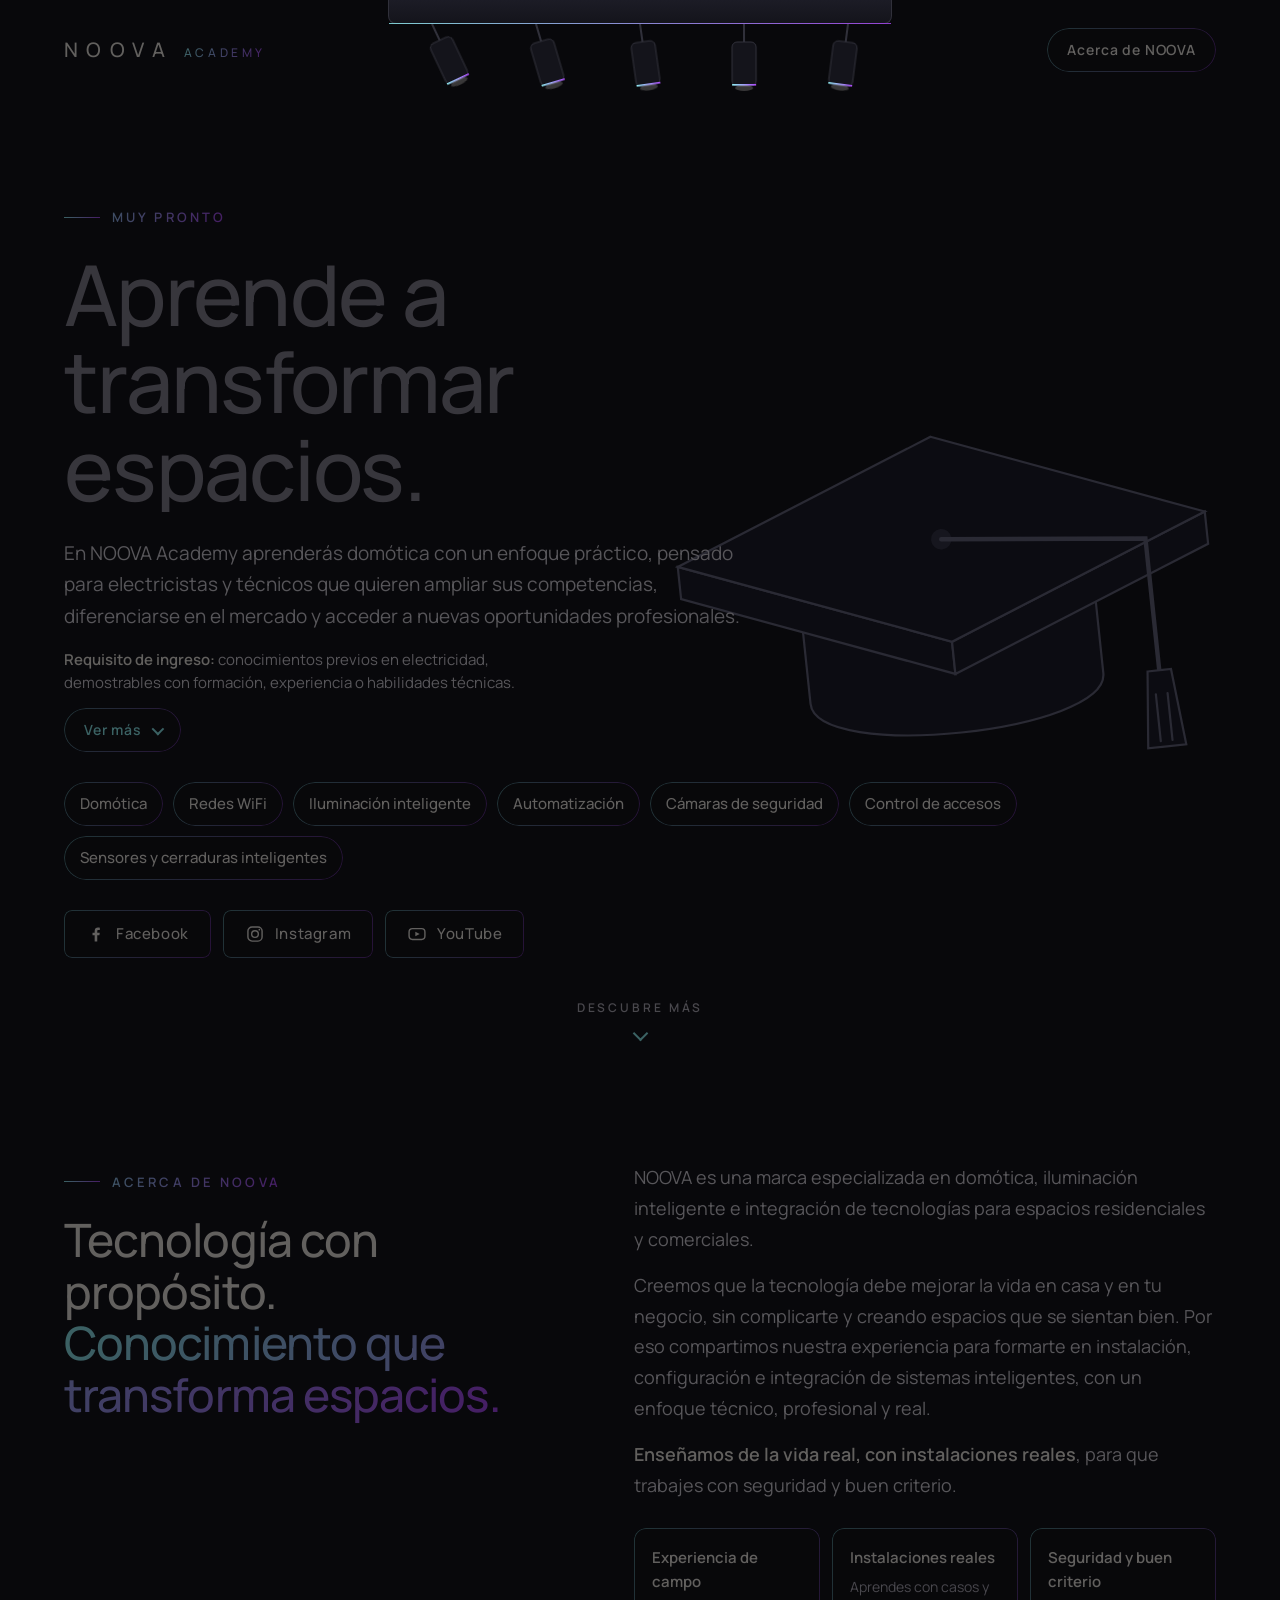
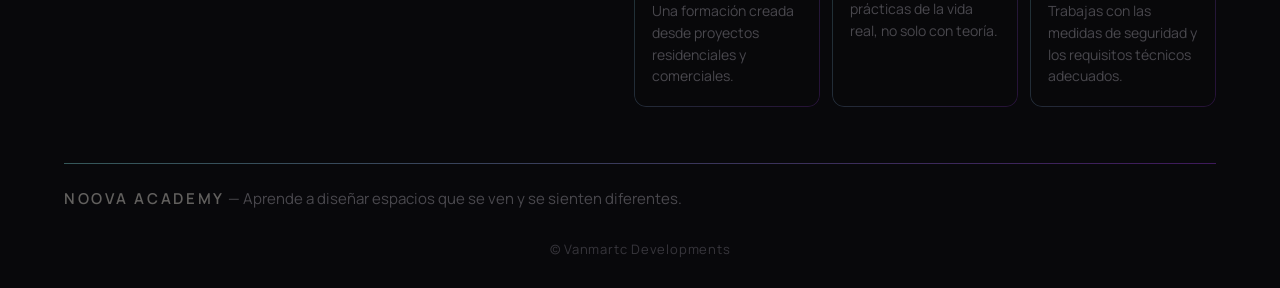
==== commit 5a01ef1d: "favicon y acerca de Noova" ====
--- a/index.html
+++ b/index.html
@@ -2,29 +2,12 @@
 <html lang="es">
 
 <head>
-    <link rel="apple-touch-icon" sizes="57x57" href="/apple-icon-57x57.png">
-    <link rel="apple-touch-icon" sizes="60x60" href="/apple-icon-60x60.png">
-    <link rel="apple-touch-icon" sizes="72x72" href="/apple-icon-72x72.png">
-    <link rel="apple-touch-icon" sizes="76x76" href="/apple-icon-76x76.png">
-    <link rel="apple-touch-icon" sizes="114x114" href="/apple-icon-114x114.png">
-    <link rel="apple-touch-icon" sizes="120x120" href="/apple-icon-120x120.png">
-    <link rel="apple-touch-icon" sizes="144x144" href="/apple-icon-144x144.png">
-    <link rel="apple-touch-icon" sizes="152x152" href="/apple-icon-152x152.png">
-    <link rel="apple-touch-icon" sizes="180x180" href="/apple-icon-180x180.png">
-    <link rel="icon" type="image/png" sizes="192x192" href="/android-icon-192x192.png">
-    <link rel="icon" type="image/png" sizes="32x32" href="/favicon-32x32.png">
-    <link rel="icon" type="image/png" sizes="96x96" href="/favicon-96x96.png">
-    <link rel="icon" type="image/png" sizes="16x16" href="/favicon-16x16.png">
-    <link rel="manifest" href="/manifest.json">
-    <meta name="msapplication-TileColor" content="#ffffff">
-    <meta name="msapplication-TileImage" content="/ms-icon-144x144.png">
-    <meta name="theme-color" content="#ffffff">
     <meta charset="utf-8">
     <meta name="viewport" content="width=device-width, initial-scale=1, viewport-fit=cover">
-    <title>Academia NOOVA | Muy pronto</title>
+    <title>NOOVA Academy | Muy pronto</title>
     <meta name="description" content="Talleres de remodelación, iluminación, domótica, materiales y herramientas. La Academia NOOVA abre muy pronto.">
     <meta name="theme-color" content="#08080B">
-    <meta property="og:title" content="Academia NOOVA | Muy pronto">
+    <meta property="og:title" content="NOOVA Academy | Muy pronto">
     <meta property="og:description" content="Aprende a transformar espacios con talleres prácticos de NOOVA Designs.">
     <meta property="og:type" content="website">
     <link rel="preconnect" href="https://fonts.googleapis.com">
@@ -40,7 +23,7 @@
             initial-value: 1
         }
         
-        :root {
+         :root {
             color-scheme: dark;
             --bg: #08080B;
             --surface: #14141B;
@@ -65,7 +48,7 @@
             transition: --lit 1.6s ease
         }
         
-        :root.off {
+         :root.off {
             --lit: 0
         }
         
@@ -301,6 +284,7 @@
             display: flex;
             flex-direction: column;
             justify-content: flex-end;
+            min-height: calc(100svh - 64px);
             padding: 15vh 0 48px
         }
         
@@ -351,6 +335,286 @@
             line-height: 1.65
         }
         
+        @media (prefers-reduced-motion:no-preference) {
+            html {
+                scroll-behavior: smooth
+            }
+        }
+        
+        header {
+            display: flex;
+            align-items: center;
+            justify-content: space-between;
+            gap: 16px
+        }
+        
+        .nav-about {
+            position: relative;
+            display: inline-flex;
+            align-items: center;
+            min-height: 44px;
+            padding: 0 20px;
+            font-size: 14px;
+            font-weight: 600;
+            letter-spacing: .06em;
+            color: var(--text);
+            text-decoration: none;
+            background: rgba(20, 20, 27, .6);
+            border-radius: 999px;
+            transition: background .2s
+        }
+        
+        .nav-about:hover {
+            background: var(--surface)
+        }
+        
+        .nav-about:hover::before {
+            opacity: 1
+        }
+        
+        .nav-about:focus-visible {
+            outline: 2px solid var(--cyan);
+            outline-offset: 3px
+        }
+        
+        .scroll-hint {
+            align-self: center;
+            margin-top: 40px;
+            display: flex;
+            flex-direction: column;
+            align-items: center;
+            gap: 10px;
+            min-height: 44px;
+            text-decoration: none;
+            color: var(--text-2);
+            font-size: 12px;
+            font-weight: 600;
+            letter-spacing: .24em;
+            text-transform: uppercase;
+            transition: color .2s
+        }
+        
+        .scroll-hint i {
+            width: 11px;
+            height: 11px;
+            border-right: 2px solid var(--cyan);
+            border-bottom: 2px solid var(--cyan);
+            transform: rotate(45deg)
+        }
+        
+        .scroll-hint:hover {
+            color: var(--text)
+        }
+        
+        .scroll-hint:focus-visible {
+            outline: 2px solid var(--cyan);
+            outline-offset: 6px;
+            border-radius: 8px
+        }
+        
+        @media (max-width:767px) {
+            .nav-about {
+                min-height: 40px;
+                padding: 0 14px;
+                font-size: 13px
+            }
+        }
+        
+        .about {
+            scroll-margin-top: -20px;
+            padding: 72px 0 56px;
+            display: grid;
+            grid-template-columns: 1fr 1.15fr;
+            gap: 40px 64px;
+            align-items: start
+        }
+        
+        .about h2 {
+            font-weight: 500;
+            line-height: 1.12;
+            letter-spacing: -.02em;
+            font-size: clamp(28px, 3.6vw, 46px);
+            color: var(--text);
+            max-width: 16ch
+        }
+        
+        @supports (background-clip:text) or (-webkit-background-clip:text) {
+            .about h2 span {
+                background: var(--logo);
+                -webkit-background-clip: text;
+                background-clip: text;
+                color: transparent;
+                -webkit-text-fill-color: transparent
+            }
+        }
+        
+        .about p {
+            color: #DAD6E0;
+            font-size: clamp(16px, 1.5vw, 18px);
+            line-height: 1.7;
+            max-width: 60ch
+        }
+        
+        .about p+p {
+            margin-top: 16px
+        }
+        
+        .about p strong {
+            color: var(--text);
+            font-weight: 600
+        }
+        
+        .trust {
+            list-style: none;
+            padding: 0;
+            margin-top: 28px;
+            display: grid;
+            grid-template-columns: repeat(3, 1fr);
+            gap: 12px
+        }
+        
+        .trust li {
+            position: relative;
+            padding: 18px 18px 20px;
+            background: rgba(20, 20, 27, .6);
+            border-radius: 12px
+        }
+        
+        .trust b {
+            display: block;
+            font-size: 15px;
+            font-weight: 600;
+            color: var(--text);
+            margin-bottom: 6px
+        }
+        
+        .trust span {
+            display: block;
+            font-size: 14px;
+            line-height: 1.55;
+            color: var(--text-2)
+        }
+        
+        @media (max-width:1023px) {
+            .about {
+                grid-template-columns: 1fr;
+                gap: 28px;
+                padding: 56px 0 40px
+            }
+        }
+        
+        @media (max-width:767px) {
+            .trust {
+                grid-template-columns: 1fr
+            }
+            .about {
+                padding: 48px 0 32px
+            }
+        }
+        
+        .req {
+            margin-top: 16px;
+            max-width: 58ch;
+            font-size: 15px;
+            line-height: 1.55;
+            color: #DAD6E0
+        }
+        
+        .req strong {
+            color: var(--text);
+            font-weight: 600
+        }
+        
+        .more {
+            margin-top: 14px;
+            max-width: 58ch
+        }
+        
+        .more summary {
+            position: relative;
+            list-style: none;
+            cursor: pointer;
+            display: inline-flex;
+            align-items: center;
+            gap: 10px;
+            min-height: 44px;
+            padding: 0 20px;
+            font-size: 14px;
+            font-weight: 600;
+            letter-spacing: .06em;
+            color: var(--cyan);
+            background: rgba(20, 20, 27, .6);
+            border-radius: 999px
+        }
+        
+        .more summary::-webkit-details-marker {
+            display: none
+        }
+        
+        .more summary::after {
+            content: "";
+            width: 7px;
+            height: 7px;
+            border-right: 2px solid currentColor;
+            border-bottom: 2px solid currentColor;
+            transform: rotate(45deg) translateY(-2px);
+            transition: transform .2s
+        }
+        
+        .more[open] summary::after {
+            transform: rotate(-135deg) translateY(-2px)
+        }
+        
+        .more summary:focus-visible {
+            outline: 2px solid var(--cyan);
+            outline-offset: 3px
+        }
+        
+        .more[open] .m-closed,
+        .more:not([open]) .m-open {
+            display: none
+        }
+        
+        .more-body {
+            margin-top: 16px;
+            padding-left: 20px;
+            border-left: 2px solid;
+            border-image: linear-gradient(180deg, var(--cyan), var(--lila)) 1;
+            color: #DAD6E0;
+            font-size: clamp(15px, 1.5vw, 17px);
+            line-height: 1.65
+        }
+        
+        .more-body p {
+            margin-top: 12px
+        }
+        
+        .more-body p:first-child {
+            margin-top: 0
+        }
+        
+        .more-body ul {
+            list-style: none;
+            padding: 0;
+            margin: 8px 0 4px
+        }
+        
+        .more-body li {
+            position: relative;
+            padding-left: 20px;
+            margin-top: 8px
+        }
+        
+        .more-body li::before {
+            content: "";
+            position: absolute;
+            left: 0;
+            top: .8em;
+            width: 10px;
+            height: 1px;
+            background: var(--logo)
+        }
+        
         .topics {
             display: flex;
             flex-wrap: wrap;
@@ -373,7 +637,10 @@
         }
         
         .topics li::before,
-        .social a::before {
+        .social a::before,
+        .more summary::before,
+        .trust li::before,
+        .nav-about::before {
             content: "";
             position: absolute;
             inset: 0;
@@ -487,6 +754,32 @@
             footer p {
                 animation: rise .9s ease both
             }
+            .nav-about {
+                animation: fade .9s ease .4s both
+            }
+            .scroll-hint {
+                animation: fade .9s ease 1.9s both
+            }
+            .scroll-hint i {
+                animation: bob 1.8s ease-in-out infinite
+            }
+            @keyframes fade {
+                from {
+                    opacity: 0
+                }
+                to {
+                    opacity: 1
+                }
+            }
+            @keyframes bob {
+                0%,
+                100% {
+                    transform: rotate(45deg) translate(0, 0)
+                }
+                50% {
+                    transform: rotate(45deg) translate(4px, 4px)
+                }
+            }
             .brand {
                 animation-delay: .2s
             }
@@ -537,7 +830,7 @@
         }
         
         @media (max-width:1023px) {
-            :root {
+             :root {
                 --pad: 32px
             }
             main {
@@ -546,7 +839,7 @@
         }
         
         @media (max-width:767px) {
-            :root {
+             :root {
                 --pad: 20px
             }
             .brand {
@@ -600,18 +893,33 @@
 
     <div class="page">
         <header>
-            <div class="brand" aria-label="Academia NOOVA">NOOVA<span>ACADEMIA</span></div>
-        </header>
+            <div class="brand" aria-label="NOOVA Academy">NOOVA<span>ACADEMY</span></div>
+            <a class="nav-about" href="#acerca-noova">Acerca de NOOVA</a></header>
         <main>
             <div class="kicker">MUY PRONTO</div>
             <h1 id="titular">Aprende a transformar espacios.</h1>
-            <p class="lead">Estamos preparando la Academia NOOVA: talleres prácticos donde aprenderás, de la mano de quienes lo hacen cada día, cómo se piensa y se construye un espacio con identidad, confort y estilo.</p>
+            <p class="lead">En NOOVA Academy aprenderás domótica con un enfoque práctico, pensado para electricistas y técnicos que quieren ampliar sus competencias, diferenciarse en el mercado y acceder a nuevas oportunidades profesionales.</p>
+            <p class="req"><strong>Requisito de ingreso:</strong> conocimientos previos en electricidad, demostrables con formación, experiencia o habilidades técnicas.</p>
+            <details class="more">
+                <summary><span class="m-closed">Ver más</span><span class="m-open">Ver menos</span></summary>
+                <div class="more-body">
+                    <p>Aprenderás a instalar, configurar e integrar:</p>
+                    <ul>
+                        <li>Relés inteligentes, sensores de movimiento y presencia</li>
+                        <li>Aplicaciones como Smart Life y Tuya, redes Wi-Fi y asistentes de voz como Alexa</li>
+                        <li>Automatización de puertas, cerraduras, persianas y cortinas motorizadas</li>
+                        <li>Sistemas de audio y control de aire acondicionado</li>
+                        <li>Válvulas motorizadas de agua y gas, sistemas de riego y automatización de jacuzzis, siempre con las medidas de seguridad y los requisitos técnicos adecuados</li>
+                        <li>Escenas y rutinas inteligentes, con dispositivos que trabajan en conjunto</li>
+                        <li>Diagnóstico de fallas y solución de problemas reales de instalación y configuración</li>
+                    </ul>
+                    <p>Combinamos fundamentos técnicos con prácticas de laboratorio y ejercicios aplicados: comprenderás cómo funcionan los sistemas y aprenderás haciendo, no solo encendiendo luces desde el celular.</p>
+                    <p>Si ya sabes electricidad y quieres crecer con la tecnología, aquí puedes empezar esa nueva etapa profesional.</p>
+                </div>
+            </details>
             <ul class="topics" aria-label="Temas de los talleres">
                 <li>Domótica</li>
                 <li>Redes WiFi</li>
-                <li>Instalaciones eléctricas</li>
-                <li>Tableros eléctricos</li>
-                <li>Cableado estructurado</li>
                 <li>Iluminación inteligente</li>
                 <li>Automatización</li>
                 <li>Cámaras de seguridad</li>
@@ -623,10 +931,30 @@
                 <a href="https://www.instagram.com/noova.domotica/" target="_blank" rel="noopener noreferrer" aria-label="Instagram de NOOVA (se abre en una pestaña nueva)"><svg viewBox="0 0 24 24" fill="none" stroke="currentColor" stroke-width="1.7" aria-hidden="true" focusable="false"><rect x="3.5" y="3.5" width="17" height="17" rx="5"/><circle cx="12" cy="12" r="4"/><circle cx="17.2" cy="6.8" r="1" fill="currentColor" stroke="none"/></svg>Instagram</a>
                 <a href="https://www.youtube.com/@noovasmartliving" target="_blank" rel="noopener noreferrer" aria-label="YouTube de NOOVA (se abre en una pestaña nueva)"><svg viewBox="0 0 24 24" fill="none" stroke="currentColor" stroke-width="1.7" aria-hidden="true" focusable="false"><rect x="2.5" y="5.5" width="19" height="13" rx="4"/><path d="M10 9.2 L15.2 12 L10 14.8 Z" fill="currentColor" stroke="none"/></svg>YouTube</a>
             </nav>
+            <a class="scroll-hint" href="#acerca-noova"><span>Descubre más</span><i aria-hidden="true"></i></a>
         </main>
+
+        <section class="about" id="acerca-noova" aria-labelledby="acerca">
+            <div>
+                <div class="kicker">ACERCA DE NOOVA</div>
+                <h2 id="acerca">Tecnología con propósito. <span>Conocimiento que transforma espacios.</span></h2>
+            </div>
+            <div>
+                <p>NOOVA es una marca especializada en domótica, iluminación inteligente e integración de tecnologías para espacios residenciales y comerciales.</p>
+                <p>Creemos que la tecnología debe mejorar la vida en casa y en tu negocio, sin complicarte y creando espacios que se sientan bien. Por eso compartimos nuestra experiencia para formarte en instalación, configuración e integración de sistemas
+                    inteligentes, con un enfoque técnico, profesional y real.</p>
+                <p><strong>Enseñamos de la vida real, con instalaciones reales</strong>, para que trabajes con seguridad y buen criterio.</p>
+                <ul class="trust">
+                    <li><b>Experiencia de campo</b><span>Una formación creada desde proyectos residenciales y comerciales.</span></li>
+                    <li><b>Instalaciones reales</b><span>Aprendes con casos y prácticas de la vida real, no solo con teoría.</span></li>
+                    <li><b>Seguridad y buen criterio</b><span>Trabajas con las medidas de seguridad y los requisitos técnicos adecuados.</span></li>
+                </ul>
+            </div>
+        </section>
+
         <footer>
             <div class="line" aria-hidden="true"></div>
-            <p><strong>ACADEMIA NOOVA</strong> — Aprende a diseñar espacios que se ven y se sienten diferentes.</p>
+            <p><strong>NOOVA ACADEMY</strong> — Aprende a diseñar espacios que se ven y se sienten diferentes.</p>
             <p class="credit">© Vanmartc Developments</p>
         </footer>
     </div>
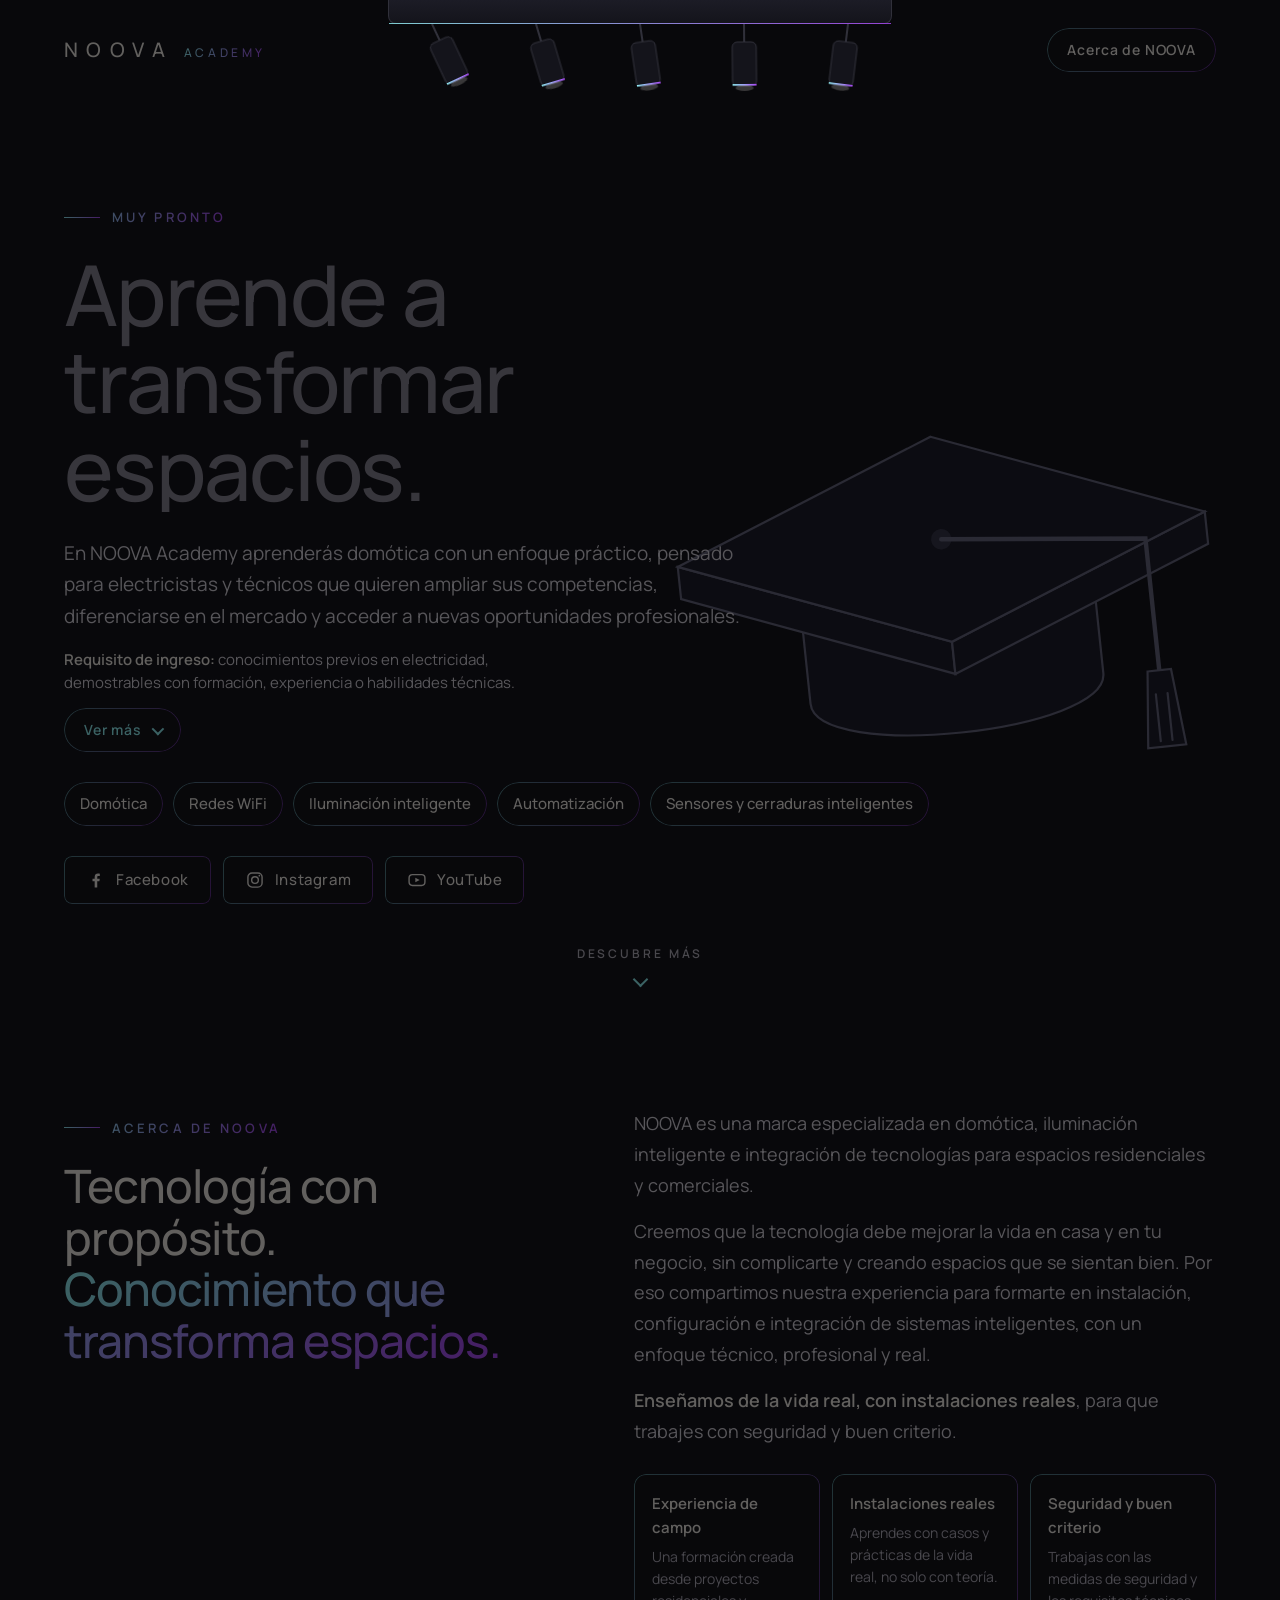
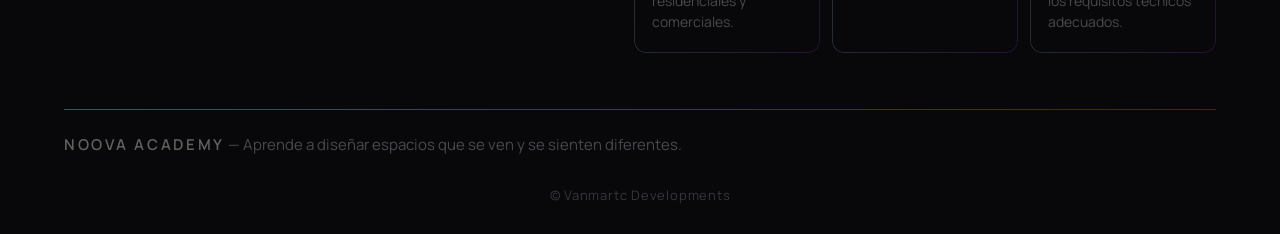
==== commit 87e2bce2: "deleting strings" ====
--- a/index.html
+++ b/index.html
@@ -922,8 +922,6 @@
                 <li>Redes WiFi</li>
                 <li>Iluminación inteligente</li>
                 <li>Automatización</li>
-                <li>Cámaras de seguridad</li>
-                <li>Control de accesos</li>
                 <li>Sensores y cerraduras inteligentes</li>
             </ul>
             <nav class="social" aria-label="Redes sociales">
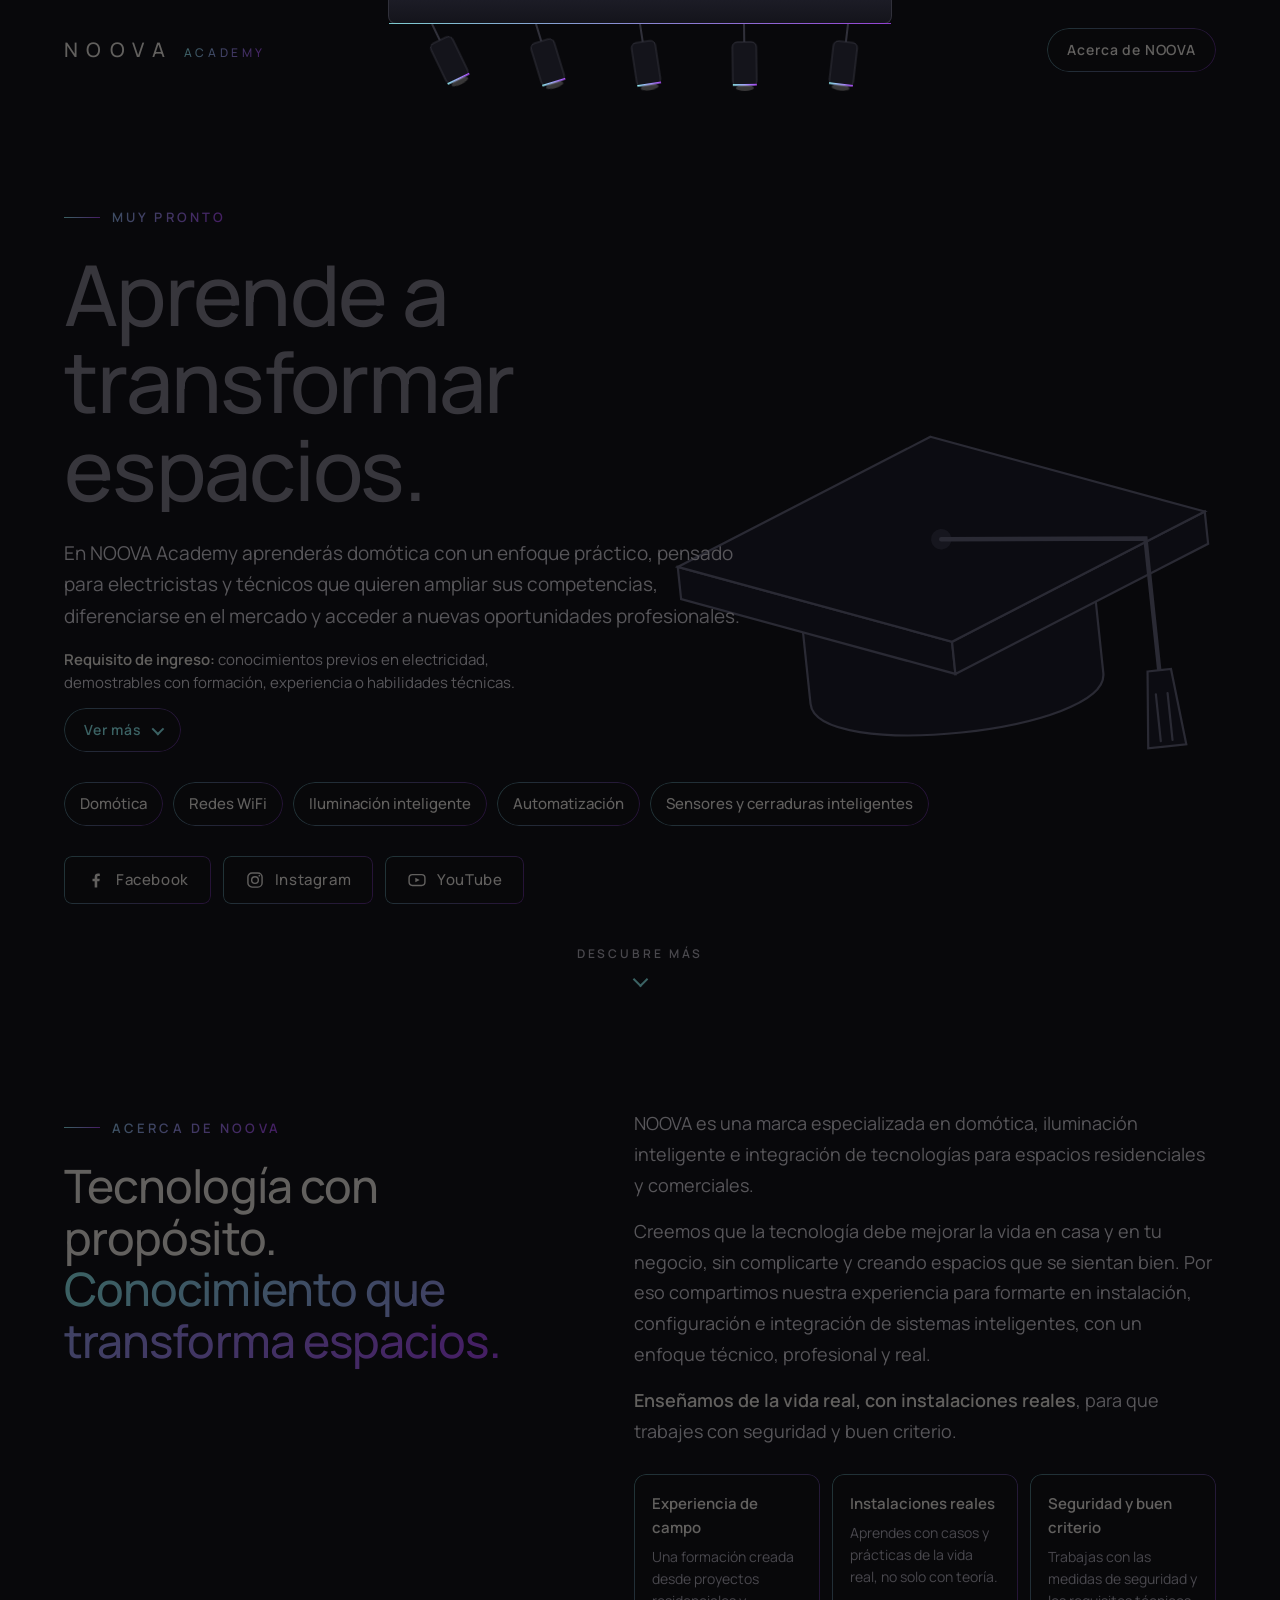
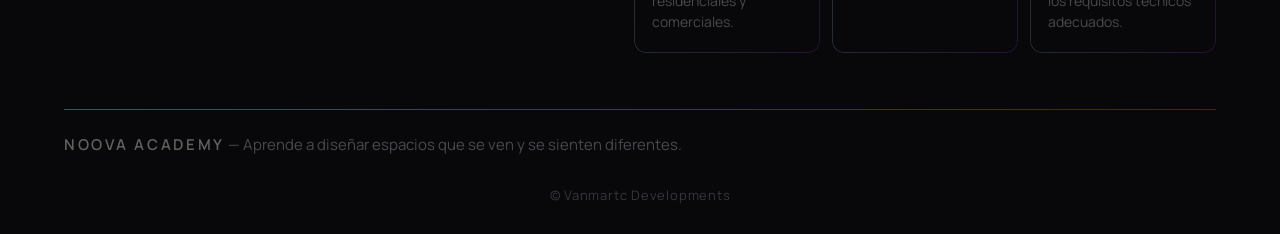
==== commit eddc5ab7: "youtube button update" ====
--- a/index.html
+++ b/index.html
@@ -927,7 +927,7 @@
             <nav class="social" aria-label="Redes sociales">
                 <a href="https://web.facebook.com/noovadomoticaeiluminacioninteligente" target="_blank" rel="noopener noreferrer" aria-label="Facebook de NOOVA (se abre en una pestaña nueva)"><svg viewBox="0 0 24 24" fill="currentColor" aria-hidden="true" focusable="false"><path d="M13.5 21v-7.5h2.6l.4-3h-3V8.6c0-.9.3-1.5 1.5-1.5h1.6V4.4c-.3 0-1.2-.1-2.3-.1-2.3 0-3.9 1.4-3.9 4v2.2H7.8v3h2.6V21z"/></svg>Facebook</a>
                 <a href="https://www.instagram.com/noova.domotica/" target="_blank" rel="noopener noreferrer" aria-label="Instagram de NOOVA (se abre en una pestaña nueva)"><svg viewBox="0 0 24 24" fill="none" stroke="currentColor" stroke-width="1.7" aria-hidden="true" focusable="false"><rect x="3.5" y="3.5" width="17" height="17" rx="5"/><circle cx="12" cy="12" r="4"/><circle cx="17.2" cy="6.8" r="1" fill="currentColor" stroke="none"/></svg>Instagram</a>
-                <a href="https://www.youtube.com/@noovasmartliving" target="_blank" rel="noopener noreferrer" aria-label="YouTube de NOOVA (se abre en una pestaña nueva)"><svg viewBox="0 0 24 24" fill="none" stroke="currentColor" stroke-width="1.7" aria-hidden="true" focusable="false"><rect x="2.5" y="5.5" width="19" height="13" rx="4"/><path d="M10 9.2 L15.2 12 L10 14.8 Z" fill="currentColor" stroke="none"/></svg>YouTube</a>
+                <a href="https://www.youtube.com/@noovadomotica" target="_blank" rel="noopener noreferrer" aria-label="YouTube de NOOVA (se abre en una pestaña nueva)"><svg viewBox="0 0 24 24" fill="none" stroke="currentColor" stroke-width="1.7" aria-hidden="true" focusable="false"><rect x="2.5" y="5.5" width="19" height="13" rx="4"/><path d="M10 9.2 L15.2 12 L10 14.8 Z" fill="currentColor" stroke="none"/></svg>YouTube</a>
             </nav>
             <a class="scroll-hint" href="#acerca-noova"><span>Descubre más</span><i aria-hidden="true"></i></a>
         </main>
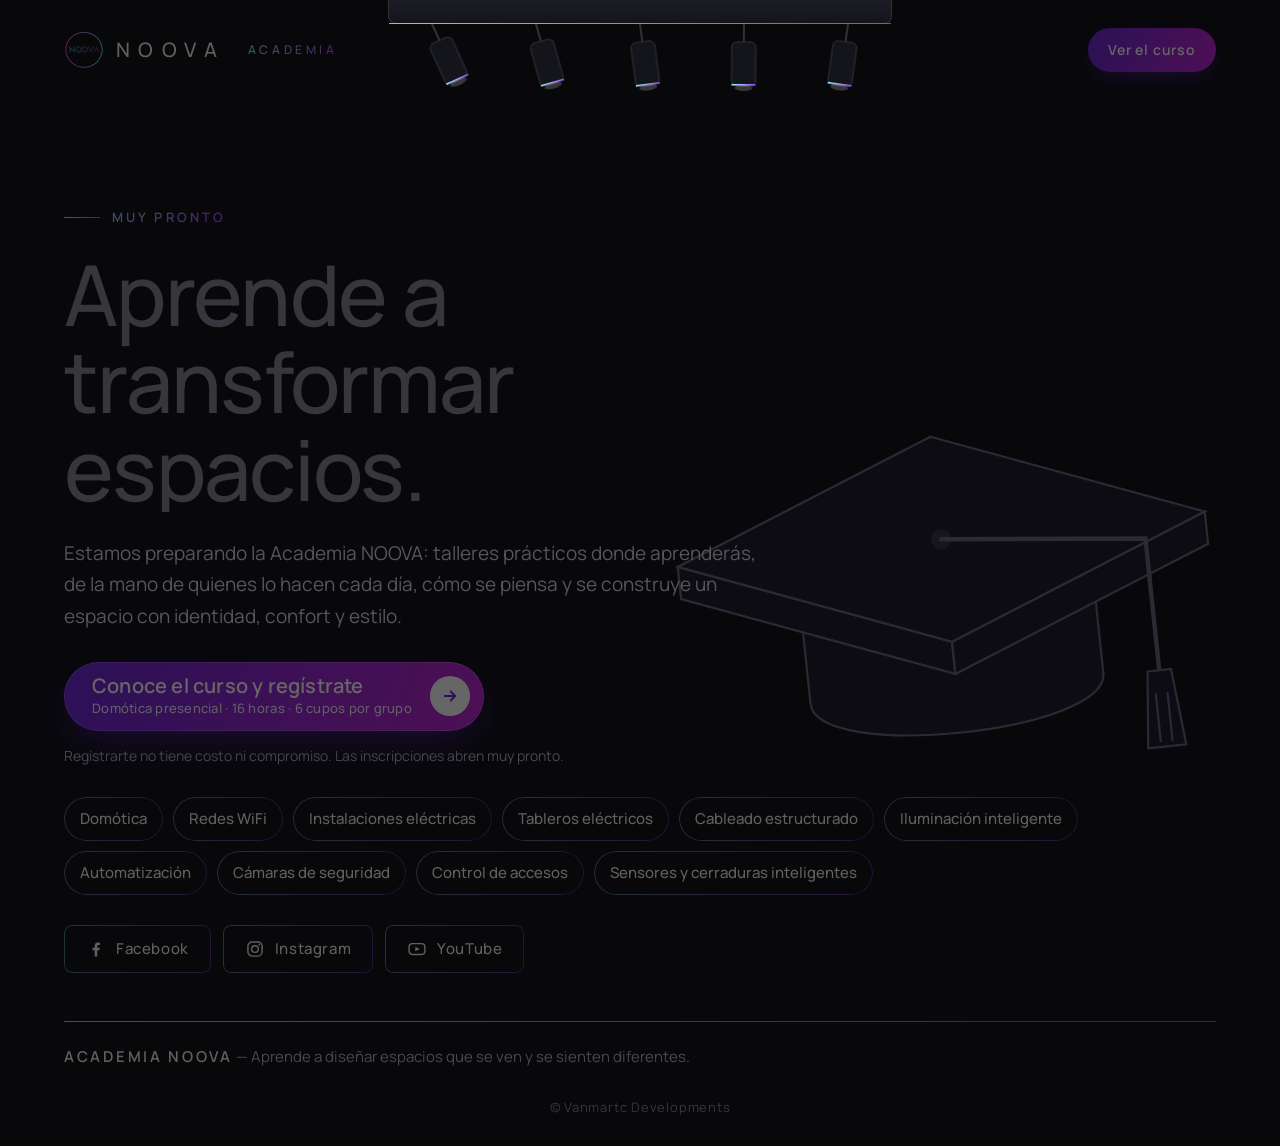
==== commit cb380e4d: "infoCurso page" ====
--- a/index.html
+++ b/index.html
@@ -4,855 +4,25 @@
 <head>
     <meta charset="utf-8">
     <meta name="viewport" content="width=device-width, initial-scale=1, viewport-fit=cover">
-    <title>NOOVA Academy | Muy pronto</title>
+    <title>Academia NOOVA | Muy pronto</title>
     <meta name="description" content="Talleres de remodelación, iluminación, domótica, materiales y herramientas. La Academia NOOVA abre muy pronto.">
+    <link rel="icon" href="favicon.ico" sizes="any">
+    <link rel="icon" type="image/png" sizes="96x96" href="favicon-96x96.png">
+    <link rel="icon" type="image/png" sizes="32x32" href="favicon-32x32.png">
+    <link rel="icon" type="image/png" sizes="16x16" href="favicon-16x16.png">
+    <link rel="apple-touch-icon" sizes="180x180" href="apple-touch-icon.png">
+    <link rel="manifest" href="site.webmanifest">
     <meta name="theme-color" content="#08080B">
-    <meta property="og:title" content="NOOVA Academy | Muy pronto">
+    <meta property="og:title" content="Academia NOOVA | Muy pronto">
     <meta property="og:description" content="Aprende a transformar espacios con talleres prácticos de NOOVA Designs.">
     <meta property="og:type" content="website">
     <link rel="preconnect" href="https://fonts.googleapis.com">
     <link rel="preconnect" href="https://fonts.gstatic.com" crossorigin>
     <link href="https://fonts.googleapis.com/css2?family=Manrope:wght@400;500;600&display=swap" rel="stylesheet">
-    <script>
-        if (!matchMedia('(prefers-reduced-motion: reduce)').matches) document.documentElement.classList.add('off');
-    </script>
-    <style>
-        @property --lit {
-            syntax: '<number>';
-            inherits: true;
-            initial-value: 1
-        }
-        
-         :root {
-            color-scheme: dark;
-            --bg: #08080B;
-            --surface: #14141B;
-            --text: #F4F0EB;
-            --text-2: #B7B3C1;
-            --dim: #8A8696;
-            --violet: #8B5CF6;
-            --fucsia: #E447B3;
-            --border: #30303A;
-            --cyan: #93F4F8;
-            --lila: #AD48FB;
-            --logo: linear-gradient(110deg, var(--cyan), var(--lila));
-            --grad: linear-gradient(110deg, var(--violet), var(--fucsia));
-            --lit: 1;
-            --x: 55vw;
-            --y: 60vh;
-            --hx: 30%;
-            --hy: 50%;
-            --s: 1;
-            --pad: 64px;
-            --rail: 24px;
-            transition: --lit 1.6s ease
-        }
-        
-         :root.off {
-            --lit: 0
-        }
-        
-        * {
-            box-sizing: border-box;
-            margin: 0
-        }
-        
-        html,
-        body {
-            height: 100%
-        }
-        
-        body {
-            background: var(--bg);
-            color: var(--text);
-            font-family: "Manrope", system-ui, -apple-system, "Segoe UI", sans-serif;
-            font-size: 17px;
-            line-height: 1.6;
-            overflow-x: hidden;
-            -webkit-font-smoothing: antialiased
-        }
-        
-        .glow {
-            position: fixed;
-            inset: 0;
-            z-index: 0;
-            pointer-events: none;
-            opacity: var(--lit);
-            background: radial-gradient(520px circle at var(--x) var(--y), rgba(147, 244, 248, .08), transparent 70%), radial-gradient(900px circle at var(--x) var(--y), rgba(173, 72, 251, .12), transparent 70%)
-        }
-        
-        .lamp {
-            position: fixed;
-            top: 0;
-            left: 50vw;
-            width: 0;
-            height: 0;
-            z-index: 1;
-            pointer-events: none
-        }
-        
-        .fx {
-            position: absolute;
-            left: 0;
-            top: 0
-        }
-        
-        .swing {
-            position: absolute;
-            top: var(--rail);
-            left: 0;
-            transform-origin: 0 0;
-            will-change: transform
-        }
-        
-        .scale {
-            position: absolute;
-            left: 0;
-            top: 0;
-            transform: scale(var(--s));
-            transform-origin: 0 0
-        }
-        
-        .fxsvg {
-            position: absolute;
-            top: 0;
-            left: -60px;
-            width: 120px;
-            height: 90px;
-            overflow: visible
-        }
-        
-        .lamp-btn {
-            position: absolute;
-            left: -32px;
-            top: 14px;
-            width: 64px;
-            height: 52px;
-            background: transparent;
-            border: 0;
-            border-radius: 8px;
-            cursor: pointer;
-            pointer-events: auto
-        }
-        
-        .lamp-btn:focus-visible,
-        .social a:focus-visible {
-            outline: 2px solid var(--cyan);
-            outline-offset: 3px
-        }
-        
-        .rail {
-            position: absolute;
-            top: 0;
-            height: var(--rail);
-            background: linear-gradient(#1C1C26, var(--surface));
-            border: 1px solid var(--border);
-            border-top: 0;
-            border-radius: 0 0 8px 8px
-        }
-        
-        .rail::after {
-            content: "";
-            position: absolute;
-            left: 0;
-            right: 0;
-            bottom: -1px;
-            height: 1px;
-            background: var(--logo);
-            opacity: .8
-        }
-        
-        .cap {
-            position: fixed;
-            right: max(3vw, 16px);
-            bottom: max(9vh, 64px);
-            width: min(46vw, 640px);
-            aspect-ratio: 4/3;
-            z-index: 1;
-            pointer-events: none
-        }
-        
-        .cap svg {
-            position: absolute;
-            inset: 0;
-            width: 100%;
-            height: 100%;
-            overflow: visible
-        }
-        
-        .cap .lit {
-            opacity: calc(.9*var(--lit));
-            -webkit-mask-image: radial-gradient(circle 420px at var(--cx, 50%) var(--cy, 50%), #000 0%, rgba(0, 0, 0, .6) 45%, transparent 100%);
-            mask-image: radial-gradient(circle 420px at var(--cx, 50%) var(--cy, 50%), #000 0%, rgba(0, 0, 0, .6) 45%, transparent 100%)
-        }
-        
-        .cap-base .t,
-        .cap-base .s,
-        .cap-base .b {
-            fill: #0C0C12;
-            stroke: #2A2A34;
-            stroke-width: 1.5
-        }
-        
-        .cap-base .c {
-            fill: none;
-            stroke: #2A2A34;
-            stroke-width: 3;
-            stroke-linecap: round
-        }
-        
-        .cap-base .k {
-            fill: #16161E
-        }
-        
-        .lit .t {
-            fill: url(#capt);
-            stroke: url(#capg);
-            stroke-width: 2.5
-        }
-        
-        .lit .s {
-            fill: #4A4756;
-            stroke: url(#capg);
-            stroke-width: 2
-        }
-        
-        .lit .b {
-            fill: #3A3845;
-            stroke: url(#capg);
-            stroke-width: 2
-        }
-        
-        .lit .c {
-            fill: none;
-            stroke: url(#capg);
-            stroke-width: 3;
-            stroke-linecap: round
-        }
-        
-        .lit .k {
-            fill: #F4F0EB
-        }
-        
-        @media (max-width:767px) {
-            .cap {
-                width: 84vw;
-                right: -8vw;
-                bottom: 14vh
-            }
-        }
-        
-        .page {
-            position: relative;
-            z-index: 2;
-            filter: brightness(calc(.4 + .6*var(--lit)));
-            min-height: 100svh;
-            display: flex;
-            flex-direction: column;
-            padding: max(28px, env(safe-area-inset-top)) var(--pad) max(28px, env(safe-area-inset-bottom));
-            max-width: 1280px;
-            margin: 0 auto
-        }
-        
-        .brand {
-            font-weight: 500;
-            font-size: 20px;
-            letter-spacing: .42em
-        }
-        
-        .brand span {
-            letter-spacing: .3em;
-            font-size: 12px;
-            margin-left: .9em;
-            color: var(--cyan)
-        }
-        
-        @supports (background-clip:text) or (-webkit-background-clip:text) {
-            .brand span,
-            .topics b,
-            .kicker {
-                background: var(--logo);
-                -webkit-background-clip: text;
-                background-clip: text;
-                color: transparent;
-                -webkit-text-fill-color: transparent
-            }
-        }
-        
-        main {
-            flex: 1;
-            display: flex;
-            flex-direction: column;
-            justify-content: flex-end;
-            min-height: calc(100svh - 64px);
-            padding: 15vh 0 48px
-        }
-        
-        .kicker {
-            display: inline-flex;
-            align-items: center;
-            gap: 12px;
-            font-size: 13px;
-            font-weight: 600;
-            letter-spacing: .24em;
-            color: var(--cyan);
-            margin-bottom: 22px;
-            align-self: flex-start
-        }
-        
-        .kicker::before {
-            content: "";
-            width: 36px;
-            height: 1px;
-            background: var(--logo);
-            -webkit-text-fill-color: initial
-        }
-        
-        h1 {
-            font-weight: 500;
-            line-height: 1.04;
-            letter-spacing: -.02em;
-            font-size: clamp(38px, 7.2vw, 84px);
-            max-width: 13ch;
-            color: var(--text)
-        }
-        
-        @supports (background-clip:text) or (-webkit-background-clip:text) {
-            h1 {
-                background: radial-gradient(circle calc(440px*var(--lit) + 1px) at var(--hx) var(--hy), #F4F0EB 0%, #C9C4CF 40%, var(--dim) 100%);
-                -webkit-background-clip: text;
-                background-clip: text;
-                color: transparent;
-                -webkit-text-fill-color: transparent
-            }
-        }
-        
-        .lead {
-            margin-top: 26px;
-            max-width: 58ch;
-            color: #DAD6E0;
-            font-size: clamp(16px, 1.6vw, 19px);
-            line-height: 1.65
-        }
-        
-        @media (prefers-reduced-motion:no-preference) {
-            html {
-                scroll-behavior: smooth
-            }
-        }
-        
-        header {
-            display: flex;
-            align-items: center;
-            justify-content: space-between;
-            gap: 16px
-        }
-        
-        .nav-about {
-            position: relative;
-            display: inline-flex;
-            align-items: center;
-            min-height: 44px;
-            padding: 0 20px;
-            font-size: 14px;
-            font-weight: 600;
-            letter-spacing: .06em;
-            color: var(--text);
-            text-decoration: none;
-            background: rgba(20, 20, 27, .6);
-            border-radius: 999px;
-            transition: background .2s
-        }
-        
-        .nav-about:hover {
-            background: var(--surface)
-        }
-        
-        .nav-about:hover::before {
-            opacity: 1
-        }
-        
-        .nav-about:focus-visible {
-            outline: 2px solid var(--cyan);
-            outline-offset: 3px
-        }
-        
-        .scroll-hint {
-            align-self: center;
-            margin-top: 40px;
-            display: flex;
-            flex-direction: column;
-            align-items: center;
-            gap: 10px;
-            min-height: 44px;
-            text-decoration: none;
-            color: var(--text-2);
-            font-size: 12px;
-            font-weight: 600;
-            letter-spacing: .24em;
-            text-transform: uppercase;
-            transition: color .2s
-        }
-        
-        .scroll-hint i {
-            width: 11px;
-            height: 11px;
-            border-right: 2px solid var(--cyan);
-            border-bottom: 2px solid var(--cyan);
-            transform: rotate(45deg)
-        }
-        
-        .scroll-hint:hover {
-            color: var(--text)
-        }
-        
-        .scroll-hint:focus-visible {
-            outline: 2px solid var(--cyan);
-            outline-offset: 6px;
-            border-radius: 8px
-        }
-        
-        @media (max-width:767px) {
-            .nav-about {
-                min-height: 40px;
-                padding: 0 14px;
-                font-size: 13px
-            }
-        }
-        
-        .about {
-            scroll-margin-top: -20px;
-            padding: 72px 0 56px;
-            display: grid;
-            grid-template-columns: 1fr 1.15fr;
-            gap: 40px 64px;
-            align-items: start
-        }
-        
-        .about h2 {
-            font-weight: 500;
-            line-height: 1.12;
-            letter-spacing: -.02em;
-            font-size: clamp(28px, 3.6vw, 46px);
-            color: var(--text);
-            max-width: 16ch
-        }
-        
-        @supports (background-clip:text) or (-webkit-background-clip:text) {
-            .about h2 span {
-                background: var(--logo);
-                -webkit-background-clip: text;
-                background-clip: text;
-                color: transparent;
-                -webkit-text-fill-color: transparent
-            }
-        }
-        
-        .about p {
-            color: #DAD6E0;
-            font-size: clamp(16px, 1.5vw, 18px);
-            line-height: 1.7;
-            max-width: 60ch
-        }
-        
-        .about p+p {
-            margin-top: 16px
-        }
-        
-        .about p strong {
-            color: var(--text);
-            font-weight: 600
-        }
-        
-        .trust {
-            list-style: none;
-            padding: 0;
-            margin-top: 28px;
-            display: grid;
-            grid-template-columns: repeat(3, 1fr);
-            gap: 12px
-        }
-        
-        .trust li {
-            position: relative;
-            padding: 18px 18px 20px;
-            background: rgba(20, 20, 27, .6);
-            border-radius: 12px
-        }
-        
-        .trust b {
-            display: block;
-            font-size: 15px;
-            font-weight: 600;
-            color: var(--text);
-            margin-bottom: 6px
-        }
-        
-        .trust span {
-            display: block;
-            font-size: 14px;
-            line-height: 1.55;
-            color: var(--text-2)
-        }
-        
-        @media (max-width:1023px) {
-            .about {
-                grid-template-columns: 1fr;
-                gap: 28px;
-                padding: 56px 0 40px
-            }
-        }
-        
-        @media (max-width:767px) {
-            .trust {
-                grid-template-columns: 1fr
-            }
-            .about {
-                padding: 48px 0 32px
-            }
-        }
-        
-        .req {
-            margin-top: 16px;
-            max-width: 58ch;
-            font-size: 15px;
-            line-height: 1.55;
-            color: #DAD6E0
-        }
-        
-        .req strong {
-            color: var(--text);
-            font-weight: 600
-        }
-        
-        .more {
-            margin-top: 14px;
-            max-width: 58ch
-        }
-        
-        .more summary {
-            position: relative;
-            list-style: none;
-            cursor: pointer;
-            display: inline-flex;
-            align-items: center;
-            gap: 10px;
-            min-height: 44px;
-            padding: 0 20px;
-            font-size: 14px;
-            font-weight: 600;
-            letter-spacing: .06em;
-            color: var(--cyan);
-            background: rgba(20, 20, 27, .6);
-            border-radius: 999px
-        }
-        
-        .more summary::-webkit-details-marker {
-            display: none
-        }
-        
-        .more summary::after {
-            content: "";
-            width: 7px;
-            height: 7px;
-            border-right: 2px solid currentColor;
-            border-bottom: 2px solid currentColor;
-            transform: rotate(45deg) translateY(-2px);
-            transition: transform .2s
-        }
-        
-        .more[open] summary::after {
-            transform: rotate(-135deg) translateY(-2px)
-        }
-        
-        .more summary:focus-visible {
-            outline: 2px solid var(--cyan);
-            outline-offset: 3px
-        }
-        
-        .more[open] .m-closed,
-        .more:not([open]) .m-open {
-            display: none
-        }
-        
-        .more-body {
-            margin-top: 16px;
-            padding-left: 20px;
-            border-left: 2px solid;
-            border-image: linear-gradient(180deg, var(--cyan), var(--lila)) 1;
-            color: #DAD6E0;
-            font-size: clamp(15px, 1.5vw, 17px);
-            line-height: 1.65
-        }
-        
-        .more-body p {
-            margin-top: 12px
-        }
-        
-        .more-body p:first-child {
-            margin-top: 0
-        }
-        
-        .more-body ul {
-            list-style: none;
-            padding: 0;
-            margin: 8px 0 4px
-        }
-        
-        .more-body li {
-            position: relative;
-            padding-left: 20px;
-            margin-top: 8px
-        }
-        
-        .more-body li::before {
-            content: "";
-            position: absolute;
-            left: 0;
-            top: .8em;
-            width: 10px;
-            height: 1px;
-            background: var(--logo)
-        }
-        
-        .topics {
-            display: flex;
-            flex-wrap: wrap;
-            gap: 10px;
-            list-style: none;
-            padding: 0;
-            margin-top: 30px
-        }
-        
-        .topics li {
-            position: relative;
-            display: inline-flex;
-            align-items: baseline;
-            gap: 10px;
-            padding: 10px 16px;
-            font-size: 15px;
-            font-weight: 500;
-            background: rgba(20, 20, 27, .6);
-            border-radius: 999px
-        }
-        
-        .topics li::before,
-        .social a::before,
-        .more summary::before,
-        .trust li::before,
-        .nav-about::before {
-            content: "";
-            position: absolute;
-            inset: 0;
-            border-radius: inherit;
-            padding: 1px;
-            background: var(--logo);
-            -webkit-mask: linear-gradient(#000 0 0) content-box, linear-gradient(#000 0 0);
-            -webkit-mask-composite: xor;
-            mask: linear-gradient(#000 0 0) content-box exclude, linear-gradient(#000 0 0);
-            opacity: .5;
-            transition: opacity .2s
-        }
-        
-        .topics b {
-            font-size: 11px;
-            font-weight: 600;
-            letter-spacing: .12em;
-            color: var(--cyan)
-        }
-        
-        .social {
-            display: flex;
-            flex-wrap: wrap;
-            gap: 12px;
-            margin-top: 30px
-        }
-        
-        .social a {
-            position: relative;
-            display: inline-flex;
-            align-items: center;
-            gap: 10px;
-            min-height: 48px;
-            padding: 0 22px;
-            color: var(--text);
-            text-decoration: none;
-            font-size: 15px;
-            font-weight: 500;
-            letter-spacing: .04em;
-            background: rgba(20, 20, 27, .6);
-            border-radius: 8px;
-            transition: background .2s, transform .2s
-        }
-        
-        .social a:hover {
-            background: var(--surface)
-        }
-        
-        .social a:hover::before {
-            opacity: 1
-        }
-        
-        .social a:active {
-            transform: scale(.98)
-        }
-        
-        .social svg {
-            width: 20px;
-            height: 20px;
-            flex: none
-        }
-        
-        footer {
-            padding-top: 24px;
-            position: relative
-        }
-        
-        .line {
-            position: absolute;
-            top: 0;
-            left: 0;
-            height: 1px;
-            width: 100%;
-            background: var(--logo);
-            transform-origin: left;
-            opacity: .9
-        }
-        
-        footer p {
-            color: var(--text-2);
-            font-size: 15px
-        }
-        
-        footer strong {
-            color: var(--text);
-            font-weight: 600;
-            letter-spacing: .18em
-        }
-        
-        footer .credit {
-            margin-top: 28px;
-            text-align: center;
-            font-size: 13px;
-            letter-spacing: .06em;
-            color: var(--dim)
-        }
-        
-        @media (prefers-reduced-motion:no-preference) {
-            .line {
-                animation: draw 1.6s cubic-bezier(.2, .7, .2, 1) both
-            }
-            .fx {
-                animation: drop 1.3s cubic-bezier(.2, .8, .2, 1) .15s both
-            }
-            .brand,
-            .kicker,
-            h1,
-            .lead,
-            .topics,
-            .social,
-            footer p {
-                animation: rise .9s ease both
-            }
-            .nav-about {
-                animation: fade .9s ease .4s both
-            }
-            .scroll-hint {
-                animation: fade .9s ease 1.9s both
-            }
-            .scroll-hint i {
-                animation: bob 1.8s ease-in-out infinite
-            }
-            @keyframes fade {
-                from {
-                    opacity: 0
-                }
-                to {
-                    opacity: 1
-                }
-            }
-            @keyframes bob {
-                0%,
-                100% {
-                    transform: rotate(45deg) translate(0, 0)
-                }
-                50% {
-                    transform: rotate(45deg) translate(4px, 4px)
-                }
-            }
-            .brand {
-                animation-delay: .2s
-            }
-            .kicker {
-                animation-delay: .6s
-            }
-            h1 {
-                animation-delay: .9s
-            }
-            .lead {
-                animation-delay: 1.2s
-            }
-            .topics {
-                animation-delay: 1.4s
-            }
-            .social {
-                animation-delay: 1.55s
-            }
-            footer p {
-                animation-delay: 1.6s
-            }
-            @keyframes draw {
-                from {
-                    transform: scaleX(0)
-                }
-                to {
-                    transform: scaleX(1)
-                }
-            }
-            @keyframes rise {
-                from {
-                    opacity: 0;
-                    transform: translateY(14px)
-                }
-                to {
-                    opacity: 1;
-                    transform: none
-                }
-            }
-            @keyframes drop {
-                from {
-                    transform: translateY(-130%)
-                }
-                to {
-                    transform: none
-                }
-            }
-        }
-        
-        @media (max-width:1023px) {
-             :root {
-                --pad: 32px
-            }
-            main {
-                padding-top: 12vh
-            }
-        }
-        
-        @media (max-width:767px) {
-             :root {
-                --pad: 20px
-            }
-            .brand {
-                font-size: 17px
-            }
-            .brand span {
-                display: none
-            }
-            main {
-                padding-bottom: 40px
-            }
-        }
-    </style>
+    <script src="assets/js/boot.js"></script>
+    <link rel="stylesheet" href="assets/css/site-header.css">
+    <link rel="stylesheet" href="assets/css/home-dark.css">
+    <link rel="stylesheet" href="assets/css/cta.css">
 </head>
 
 <body>
@@ -893,203 +63,43 @@
 
     <div class="page">
         <header>
-            <div class="brand" aria-label="NOOVA Academy">NOOVA<span>ACADEMY</span></div>
-            <a class="nav-about" href="#acerca-noova">Acerca de NOOVA</a></header>
+            <div class="brand" aria-label="Academia NOOVA"><img class="brand-logo" src="assets/img/noova-logo.png" alt="">NOOVA<span>ACADEMIA</span></div>
+            <div class="hd-r"><a class="hd-cta hd-cta--hide-sm" href="InfoCurso.html">Ver el curso</a></div>
+        </header>
         <main>
             <div class="kicker">MUY PRONTO</div>
             <h1 id="titular">Aprende a transformar espacios.</h1>
-            <p class="lead">En NOOVA Academy aprenderás domótica con un enfoque práctico, pensado para electricistas y técnicos que quieren ampliar sus competencias, diferenciarse en el mercado y acceder a nuevas oportunidades profesionales.</p>
-            <p class="req"><strong>Requisito de ingreso:</strong> conocimientos previos en electricidad, demostrables con formación, experiencia o habilidades técnicas.</p>
-            <details class="more">
-                <summary><span class="m-closed">Ver más</span><span class="m-open">Ver menos</span></summary>
-                <div class="more-body">
-                    <p>Aprenderás a instalar, configurar e integrar:</p>
-                    <ul>
-                        <li>Relés inteligentes, sensores de movimiento y presencia</li>
-                        <li>Aplicaciones como Smart Life y Tuya, redes Wi-Fi y asistentes de voz como Alexa</li>
-                        <li>Automatización de puertas, cerraduras, persianas y cortinas motorizadas</li>
-                        <li>Sistemas de audio y control de aire acondicionado</li>
-                        <li>Válvulas motorizadas de agua y gas, sistemas de riego y automatización de jacuzzis, siempre con las medidas de seguridad y los requisitos técnicos adecuados</li>
-                        <li>Escenas y rutinas inteligentes, con dispositivos que trabajan en conjunto</li>
-                        <li>Diagnóstico de fallas y solución de problemas reales de instalación y configuración</li>
-                    </ul>
-                    <p>Combinamos fundamentos técnicos con prácticas de laboratorio y ejercicios aplicados: comprenderás cómo funcionan los sistemas y aprenderás haciendo, no solo encendiendo luces desde el celular.</p>
-                    <p>Si ya sabes electricidad y quieres crecer con la tecnología, aquí puedes empezar esa nueva etapa profesional.</p>
-                </div>
-            </details>
+            <p class="lead">Estamos preparando la Academia NOOVA: talleres prácticos donde aprenderás, de la mano de quienes lo hacen cada día, cómo se piensa y se construye un espacio con identidad, confort y estilo.</p>
+            <div class="cta-wrap">
+                <a class="cta" href="InfoCurso.html"><span class="cta-t"><b>Conoce el curso y regístrate</b><small>Domótica presencial · 16 horas · 6 cupos por grupo</small></span><span class="cta-ic" aria-hidden="true"><svg viewBox="0 0 24 24" fill="none" stroke="currentColor" stroke-width="2.4" stroke-linecap="round" stroke-linejoin="round"><path d="M5 12h14M13 6l6 6-6 6"/></svg></span></a>
+                <p class="cta-note">Registrarte no tiene costo ni compromiso. Las inscripciones abren muy pronto.</p>
+            </div>
             <ul class="topics" aria-label="Temas de los talleres">
                 <li>Domótica</li>
                 <li>Redes WiFi</li>
+                <li>Instalaciones eléctricas</li>
+                <li>Tableros eléctricos</li>
+                <li>Cableado estructurado</li>
                 <li>Iluminación inteligente</li>
                 <li>Automatización</li>
+                <li>Cámaras de seguridad</li>
+                <li>Control de accesos</li>
                 <li>Sensores y cerraduras inteligentes</li>
             </ul>
             <nav class="social" aria-label="Redes sociales">
                 <a href="https://web.facebook.com/noovadomoticaeiluminacioninteligente" target="_blank" rel="noopener noreferrer" aria-label="Facebook de NOOVA (se abre en una pestaña nueva)"><svg viewBox="0 0 24 24" fill="currentColor" aria-hidden="true" focusable="false"><path d="M13.5 21v-7.5h2.6l.4-3h-3V8.6c0-.9.3-1.5 1.5-1.5h1.6V4.4c-.3 0-1.2-.1-2.3-.1-2.3 0-3.9 1.4-3.9 4v2.2H7.8v3h2.6V21z"/></svg>Facebook</a>
                 <a href="https://www.instagram.com/noova.domotica/" target="_blank" rel="noopener noreferrer" aria-label="Instagram de NOOVA (se abre en una pestaña nueva)"><svg viewBox="0 0 24 24" fill="none" stroke="currentColor" stroke-width="1.7" aria-hidden="true" focusable="false"><rect x="3.5" y="3.5" width="17" height="17" rx="5"/><circle cx="12" cy="12" r="4"/><circle cx="17.2" cy="6.8" r="1" fill="currentColor" stroke="none"/></svg>Instagram</a>
-                <a href="https://www.youtube.com/@noovadomotica" target="_blank" rel="noopener noreferrer" aria-label="YouTube de NOOVA (se abre en una pestaña nueva)"><svg viewBox="0 0 24 24" fill="none" stroke="currentColor" stroke-width="1.7" aria-hidden="true" focusable="false"><rect x="2.5" y="5.5" width="19" height="13" rx="4"/><path d="M10 9.2 L15.2 12 L10 14.8 Z" fill="currentColor" stroke="none"/></svg>YouTube</a>
+                <a href="https://www.youtube.com/@noovasmartliving" target="_blank" rel="noopener noreferrer" aria-label="YouTube de NOOVA (se abre en una pestaña nueva)"><svg viewBox="0 0 24 24" fill="none" stroke="currentColor" stroke-width="1.7" aria-hidden="true" focusable="false"><rect x="2.5" y="5.5" width="19" height="13" rx="4"/><path d="M10 9.2 L15.2 12 L10 14.8 Z" fill="currentColor" stroke="none"/></svg>YouTube</a>
             </nav>
-            <a class="scroll-hint" href="#acerca-noova"><span>Descubre más</span><i aria-hidden="true"></i></a>
         </main>
-
-        <section class="about" id="acerca-noova" aria-labelledby="acerca">
-            <div>
-                <div class="kicker">ACERCA DE NOOVA</div>
-                <h2 id="acerca">Tecnología con propósito. <span>Conocimiento que transforma espacios.</span></h2>
-            </div>
-            <div>
-                <p>NOOVA es una marca especializada en domótica, iluminación inteligente e integración de tecnologías para espacios residenciales y comerciales.</p>
-                <p>Creemos que la tecnología debe mejorar la vida en casa y en tu negocio, sin complicarte y creando espacios que se sientan bien. Por eso compartimos nuestra experiencia para formarte en instalación, configuración e integración de sistemas
-                    inteligentes, con un enfoque técnico, profesional y real.</p>
-                <p><strong>Enseñamos de la vida real, con instalaciones reales</strong>, para que trabajes con seguridad y buen criterio.</p>
-                <ul class="trust">
-                    <li><b>Experiencia de campo</b><span>Una formación creada desde proyectos residenciales y comerciales.</span></li>
-                    <li><b>Instalaciones reales</b><span>Aprendes con casos y prácticas de la vida real, no solo con teoría.</span></li>
-                    <li><b>Seguridad y buen criterio</b><span>Trabajas con las medidas de seguridad y los requisitos técnicos adecuados.</span></li>
-                </ul>
-            </div>
-        </section>
-
         <footer>
             <div class="line" aria-hidden="true"></div>
-            <p><strong>NOOVA ACADEMY</strong> — Aprende a diseñar espacios que se ven y se sienten diferentes.</p>
+            <p><strong>ACADEMIA NOOVA</strong> — Aprende a diseñar espacios que se ven y se sienten diferentes.</p>
             <p class="credit">© Vanmartc Developments</p>
         </footer>
     </div>
 
-    <script>
-        (function() {
-            var root = document.documentElement,
-                h1 = document.getElementById('titular'),
-                lamp = document.getElementById('lamp'),
-                rail = document.getElementById('rail'),
-                btn = document.querySelector('.lamp-btn');
-            var reduce = matchMedia('(prefers-reduced-motion: reduce)').matches;
-            var CABLE = 20; /* largo del cable en px, medido desde la cara inferior del riel */
-            var SPOT = '<g style="opacity:var(--lit)"><polygon points="-9,' + (CABLE + 44) + ' 9,' + (CABLE + 44) + ' -95,' + (CABLE + 1086) + ' 95,' + (CABLE + 1086) + '" fill="url(#cone)"/><circle cx="0" cy="' + (CABLE + 46) + '" r="44" fill="url(#halo)"/></g><line x1="0" y1="0" x2="0" y2="' + CABLE + '" stroke="#30303A" stroke-width="2"/><rect x="-12" y="' + (CABLE - 2) + '" width="24" height="44" rx="5" fill="#14141B" stroke="#30303A"/><rect x="-12" y="' + (CABLE + 40) + '" width="24" height="1.6" fill="url(#rim)"/><ellipse cx="0" cy="' + (CABLE + 44) + '" rx="9" ry="3" fill="#F4F0EB" style="opacity:calc(.2 + .8 * var(--lit))"/>';
-            btn.style.top = (CABLE - 6) + 'px';
-            var capEl = document.getElementById('cap');
-            var CAP = '<g transform="rotate(-6 200 150)"><path class="b" d="M100 150 L200 190 L300 150 L300 212 C300 252 100 252 100 212 Z"/><path class="s" d="M20 110 L200 180 L200 202 L20 132 Z"/><path class="s" d="M380 110 L200 180 L200 202 L380 132 Z"/><path class="t" d="M200 40 L380 110 L200 180 L20 110 Z"/><circle class="k" cx="200" cy="110" r="7"/><path class="c" d="M200 110 L338 124 L338 214"/><path class="s" d="M330 214 h16 l5 52 h-26 z"/><path class="c" style="stroke-width:1.5" d="M334 230 v32 M342 230 v32"/></g>';
-            [].forEach.call(document.querySelectorAll('.capart'), function(g) {
-                g.innerHTML = CAP
-            });
-            [].forEach.call(document.querySelectorAll('.spot-art'), function(g) {
-                g.innerHTML = SPOT
-            });
-            var fx = [].map.call(document.querySelectorAll('.swing'), function(el, i) {
-                return {
-                    el: el,
-                    off: +el.getAttribute('data-off'),
-                    ang: 0,
-                    vel: 0,
-                    k: .010 + i * .0013
-                }
-            });
-            var center = 0;
-            fx.forEach(function(f, i) {
-                if (f.off === 0) center = i
-            });
-            var w = innerWidth,
-                h = innerHeight,
-                lx = w * .5,
-                sp = 104,
-                tx = w * .55,
-                ty = h * .6,
-                cx = tx,
-                cy = ty,
-                last = -1e9,
-                raf = null,
-                touched = false;
-
-            function layout() {
-                w = innerWidth;
-                h = innerHeight;
-                var m = w < 768;
-                lx = w * .5;
-                lamp.style.left = lx + 'px';
-                root.style.setProperty('--s', m ? '.8' : '1');
-                sp = m ? 58 : 104;
-                fx.forEach(function(f) {
-                    f.el.style.left = (f.off * sp) + 'px'
-                });
-                rail.style.left = -(2 * sp + 44) + 'px';
-                rail.style.width = (4 * sp + 88) + 'px'
-            }
-
-            function label() {
-                btn.setAttribute('aria-label', root.classList.contains('off') ? 'Encender la luz' : 'Apagar la luz')
-            }
-            btn.addEventListener('click', function() {
-                touched = true;
-                root.classList.toggle('off');
-                label()
-            });
-            label();
-            if (root.classList.contains('off')) setTimeout(function() {
-                if (!touched) {
-                    root.classList.remove('off');
-                    label()
-                }
-            }, 1700);
-            addEventListener('resize', layout);
-            addEventListener('pointermove', function(e) {
-                tx = e.clientX;
-                ty = e.clientY;
-                last = performance.now();
-                start()
-            }, {
-                passive: true
-            });
-
-            function frame(t) {
-                if (!reduce && t - last > 3500) {
-                    tx = lx + w * .30 * Math.sin(t / 4200);
-                    ty = h * (.62 + .10 * Math.sin(t / 5600 + 1))
-                }
-                cx += (tx - cx) * .08;
-                cy += (ty - cy) * .08;
-                var settled = Math.abs(tx - cx) < .5 && Math.abs(ty - cy) < .5;
-                fx.forEach(function(f) {
-                    var fl = lx + f.off * sp;
-                    var want = Math.max(-.6, Math.min(.6, Math.atan2(cx - fl, Math.max(cy, h * .25))));
-                    if (reduce) {
-                        f.ang += (want - f.ang) * .2;
-                        f.vel = 0
-                    } else {
-                        f.vel = (f.vel + (want - f.ang) * f.k) * .93;
-                        f.ang += f.vel
-                    }
-                    f.el.style.transform = 'rotate(' + (-f.ang) + 'rad)';
-                    if (Math.abs(want - f.ang) > .002 || Math.abs(f.vel) > .0005) settled = false
-                });
-                var c = fx[center],
-                    d = Math.max(h * .4, Math.min(h * .95, Math.hypot(cx - lx, cy)));
-                var px = lx + d * Math.sin(c.ang),
-                    py = d * Math.cos(c.ang);
-                root.style.setProperty('--x', px + 'px');
-                root.style.setProperty('--y', py + 'px');
-                var r = h1.getBoundingClientRect();
-                root.style.setProperty('--hx', (px - r.left) + 'px');
-                root.style.setProperty('--hy', (py - r.top) + 'px');
-                var cr = capEl.getBoundingClientRect();
-                root.style.setProperty('--cx', (px - cr.left) + 'px');
-                root.style.setProperty('--cy', (py - cr.top) + 'px');
-                raf = (reduce && settled) ? null : requestAnimationFrame(frame)
-            }
-
-            function start() {
-                if (!raf) raf = requestAnimationFrame(frame)
-            }
-            document.addEventListener('visibilitychange', function() {
-                if (document.hidden && raf) {
-                    cancelAnimationFrame(raf);
-                    raf = null
-                } else start()
-            });
-            layout();
-            start();
-        })();
-    </script>
+    <script src="assets/js/home-dark.js"></script>
 </body>
 
 </html>
--- a/assets/css/site-header.css
+++ b/assets/css/site-header.css
@@ -0,0 +1,8 @@
+header{display:flex;align-items:center;justify-content:space-between;gap:16px}
+.brand{font-family:"Manrope",system-ui,-apple-system,"Segoe UI",sans-serif;font-weight:500;font-size:20px;line-height:1.6;letter-spacing:.42em;color:var(--text,#F4F0EB);text-decoration:none}
+.brand{display:inline-flex;align-items:center;gap:12px}
+.brand-logo{display:block;width:40px;height:40px;flex:none;object-fit:contain}
+.brand span{letter-spacing:.3em;font-size:12px;margin-left:.9em;color:var(--cyan,#93F4F8)}
+@supports (background-clip:text) or (-webkit-background-clip:text){.brand span{background:var(--logo,linear-gradient(110deg,#93F4F8,#AD48FB));-webkit-background-clip:text;background-clip:text;color:transparent;-webkit-text-fill-color:transparent}}
+@media (max-width:767px){.brand{font-size:17px}.brand span{display:none}}
+@media (prefers-reduced-motion:no-preference){.brand{animation:site-header-rise .9s ease .2s both}@keyframes site-header-rise{from{opacity:0;transform:translateY(14px)}to{opacity:1;transform:none}}}
--- a/assets/css/home-dark.css
+++ b/assets/css/home-dark.css
@@ -0,0 +1,61 @@
+@property --lit{syntax:'<number>';inherits:true;initial-value:1}
+:root{color-scheme:dark;--bg:#08080B;--surface:#14141B;--text:#F4F0EB;--text-2:#B7B3C1;--dim:#8A8696;--violet:#8B5CF6;--fucsia:#E447B3;--border:#30303A;--cyan:#93F4F8;--lila:#AD48FB;--logo:linear-gradient(110deg,var(--cyan),var(--lila));--grad:linear-gradient(110deg,var(--violet),var(--fucsia));--lit:1;--x:55vw;--y:60vh;--hx:30%;--hy:50%;--s:1;--pad:64px;--rail:24px;transition:--lit 1.6s ease}
+:root.off{--lit:0}
+*{box-sizing:border-box;margin:0}
+html,body{height:100%}
+body{background:var(--bg);color:var(--text);font-family:"Manrope",system-ui,-apple-system,"Segoe UI",sans-serif;font-size:17px;line-height:1.6;overflow-x:hidden;-webkit-font-smoothing:antialiased}
+.glow{position:fixed;inset:0;z-index:0;pointer-events:none;opacity:var(--lit);background:radial-gradient(520px circle at var(--x) var(--y),rgba(147,244,248,.08),transparent 70%),radial-gradient(900px circle at var(--x) var(--y),rgba(173,72,251,.12),transparent 70%)}
+.lamp{position:fixed;top:0;left:50vw;width:0;height:0;z-index:1;pointer-events:none}
+.fx{position:absolute;left:0;top:0}
+.swing{position:absolute;top:var(--rail);left:0;transform-origin:0 0;will-change:transform}
+.scale{position:absolute;left:0;top:0;transform:scale(var(--s));transform-origin:0 0}
+.fxsvg{position:absolute;top:0;left:-60px;width:120px;height:90px;overflow:visible}
+.lamp-btn{position:absolute;left:-32px;top:14px;width:64px;height:52px;background:transparent;border:0;border-radius:8px;cursor:pointer;pointer-events:auto}
+.lamp-btn:focus-visible,.social a:focus-visible{outline:2px solid var(--cyan);outline-offset:3px}
+.rail{position:absolute;top:0;height:var(--rail);background:linear-gradient(#1C1C26,var(--surface));border:1px solid var(--border);border-top:0;border-radius:0 0 8px 8px}
+.rail::after{content:"";position:absolute;left:0;right:0;bottom:-1px;height:1px;background:var(--logo);opacity:.8}
+.cap{position:fixed;right:max(3vw,16px);bottom:max(9vh,64px);width:min(46vw,640px);aspect-ratio:4/3;z-index:1;pointer-events:none}
+.cap svg{position:absolute;inset:0;width:100%;height:100%;overflow:visible}
+.cap .lit{opacity:calc(.9*var(--lit));-webkit-mask-image:radial-gradient(circle 420px at var(--cx,50%) var(--cy,50%),#000 0%,rgba(0,0,0,.6) 45%,transparent 100%);mask-image:radial-gradient(circle 420px at var(--cx,50%) var(--cy,50%),#000 0%,rgba(0,0,0,.6) 45%,transparent 100%)}
+.cap-base .t,.cap-base .s,.cap-base .b{fill:#0C0C12;stroke:#2A2A34;stroke-width:1.5}
+.cap-base .c{fill:none;stroke:#2A2A34;stroke-width:3;stroke-linecap:round}
+.cap-base .k{fill:#16161E}
+.lit .t{fill:url(#capt);stroke:url(#capg);stroke-width:2.5}
+.lit .s{fill:#4A4756;stroke:url(#capg);stroke-width:2}
+.lit .b{fill:#3A3845;stroke:url(#capg);stroke-width:2}
+.lit .c{fill:none;stroke:url(#capg);stroke-width:3;stroke-linecap:round}
+.lit .k{fill:#F4F0EB}
+@media (max-width:767px){.cap{width:84vw;right:-8vw;bottom:14vh}}
+.page{position:relative;z-index:2;filter:brightness(calc(.4 + .6*var(--lit)));min-height:100svh;display:flex;flex-direction:column;padding:max(28px,env(safe-area-inset-top)) var(--pad) max(28px,env(safe-area-inset-bottom));max-width:1280px;margin:0 auto}
+@supports (background-clip:text) or (-webkit-background-clip:text){.topics b,.kicker{background:var(--logo);-webkit-background-clip:text;background-clip:text;color:transparent;-webkit-text-fill-color:transparent}}
+main{flex:1;display:flex;flex-direction:column;justify-content:flex-end;padding:15vh 0 48px}
+.kicker{display:inline-flex;align-items:center;gap:12px;font-size:13px;font-weight:600;letter-spacing:.24em;color:var(--cyan);margin-bottom:22px;align-self:flex-start}
+.kicker::before{content:"";width:36px;height:1px;background:var(--logo);-webkit-text-fill-color:initial}
+h1{font-weight:500;line-height:1.04;letter-spacing:-.02em;font-size:clamp(38px,7.2vw,84px);max-width:13ch;color:var(--text)}
+@supports (background-clip:text) or (-webkit-background-clip:text){h1{background:radial-gradient(circle calc(440px*var(--lit) + 1px) at var(--hx) var(--hy),#F4F0EB 0%,#C9C4CF 40%,var(--dim) 100%);-webkit-background-clip:text;background-clip:text;color:transparent;-webkit-text-fill-color:transparent}}
+.lead{margin-top:26px;max-width:58ch;color:#DAD6E0;font-size:clamp(16px,1.6vw,19px);line-height:1.65}
+.topics{display:flex;flex-wrap:wrap;gap:10px;list-style:none;padding:0;margin-top:30px}
+.topics li{position:relative;display:inline-flex;align-items:baseline;gap:10px;padding:10px 16px;font-size:15px;font-weight:500;background:rgba(20,20,27,.6);border-radius:999px}
+.topics li::before,.social a::before{content:"";position:absolute;inset:0;border-radius:inherit;padding:1px;background:var(--logo);-webkit-mask:linear-gradient(#000 0 0) content-box,linear-gradient(#000 0 0);-webkit-mask-composite:xor;mask:linear-gradient(#000 0 0) content-box exclude,linear-gradient(#000 0 0);opacity:.5;transition:opacity .2s}
+.topics b{font-size:11px;font-weight:600;letter-spacing:.12em;color:var(--cyan)}
+.social{display:flex;flex-wrap:wrap;gap:12px;margin-top:30px}
+.social a{position:relative;display:inline-flex;align-items:center;gap:10px;min-height:48px;padding:0 22px;color:var(--text);text-decoration:none;font-size:15px;font-weight:500;letter-spacing:.04em;background:rgba(20,20,27,.6);border-radius:8px;transition:background .2s,transform .2s}
+.social a:hover{background:var(--surface)}
+.social a:hover::before{opacity:1}
+.social a:active{transform:scale(.98)}
+.social svg{width:20px;height:20px;flex:none}
+footer{padding-top:24px;position:relative}
+.line{position:absolute;top:0;left:0;height:1px;width:100%;background:var(--logo);transform-origin:left;opacity:.9}
+footer p{color:var(--text-2);font-size:15px}
+footer strong{color:var(--text);font-weight:600;letter-spacing:.18em}
+footer .credit{margin-top:28px;text-align:center;font-size:13px;letter-spacing:.06em;color:var(--dim)}
+@media (prefers-reduced-motion:no-preference){
+.line{animation:draw 1.6s cubic-bezier(.2,.7,.2,1) both}
+.fx{animation:drop 1.3s cubic-bezier(.2,.8,.2,1) .15s both}
+.kicker,h1,.lead,.topics,.social,footer p{animation:rise .9s ease both}
+.kicker{animation-delay:.6s}h1{animation-delay:.9s}.lead{animation-delay:1.2s}.topics{animation-delay:1.4s}.social{animation-delay:1.55s}footer p{animation-delay:1.6s}
+@keyframes draw{from{transform:scaleX(0)}to{transform:scaleX(1)}}
+@keyframes rise{from{opacity:0;transform:translateY(14px)}to{opacity:1;transform:none}}
+@keyframes drop{from{transform:translateY(-130%)}to{transform:none}}}
+@media (max-width:1023px){:root{--pad:32px}main{padding-top:12vh}}
+@media (max-width:767px){:root{--pad:20px}main{padding-bottom:40px}}
--- a/assets/css/cta.css
+++ b/assets/css/cta.css
@@ -0,0 +1,22 @@
+/* ===== Botón al curso ===== */
+.cta-wrap{margin-top:30px;align-self:flex-start}
+.cta{position:relative;display:inline-flex;align-items:center;gap:18px;min-height:64px;padding:12px 14px 12px 28px;border-radius:999px;color:#fff;text-decoration:none;background:linear-gradient(110deg,#6D28D9,#C026D3);box-shadow:0 14px 38px -12px rgba(109,40,217,.7),inset 0 0 0 1px rgba(255,255,255,.18);transition:transform .2s,box-shadow .2s}
+.cta:hover{transform:translateY(-2px);box-shadow:0 20px 46px -10px rgba(192,38,211,.75),inset 0 0 0 1px rgba(255,255,255,.28)}
+.cta:active{transform:scale(.98)}
+.cta:focus-visible{outline:3px solid var(--text);outline-offset:4px}
+.cta-t{display:flex;flex-direction:column;text-align:left}
+.cta-t b{font-size:clamp(17px,2.2vw,20px);font-weight:600;letter-spacing:.01em;line-height:1.2}
+.cta-t small{font-size:13px;font-weight:500;opacity:.9;letter-spacing:.02em}
+.cta-ic{flex:none;width:40px;height:40px;border-radius:50%;background:#fff;color:#6D28D9;display:grid;place-items:center}
+.cta-ic svg{width:18px;height:18px;transition:transform .2s}
+.cta:hover .cta-ic svg{transform:translateX(3px)}
+.cta::after{content:"";position:absolute;inset:-5px;border-radius:inherit;border:2px solid #AD48FB;opacity:0;pointer-events:none}
+.cta-note{margin-top:14px;font-size:14px;color:var(--text-2)}
+.cta--sm{min-height:54px;padding:8px 10px 8px 22px;margin-top:28px}
+.cta--sm .cta-ic{width:34px;height:34px}
+.hd-r{display:flex;align-items:center;gap:10px}
+.hd-cta{display:inline-flex;align-items:center;min-height:44px;padding:0 20px;border-radius:999px;font-family:"Manrope",system-ui,-apple-system,"Segoe UI",sans-serif;font-size:14px;font-weight:600;letter-spacing:.06em;color:#fff;text-decoration:none;background:linear-gradient(110deg,#6D28D9,#C026D3);box-shadow:0 8px 22px -10px rgba(109,40,217,.8)}
+.hd-cta:focus-visible{outline:2px solid currentColor;outline-offset:3px}
+@media (prefers-reduced-motion:no-preference){.cta::after{animation:ring 2.4s ease-out 2.2s infinite}.cta-wrap{animation:rise .9s ease 1.3s both}@keyframes ring{0%{opacity:.7;transform:scale(1)}100%{opacity:0;transform:scale(1.12,1.4)}}}
+@media (max-width:767px){.cta-wrap{align-self:stretch}.cta{display:flex;width:100%;justify-content:space-between;padding-left:22px}.hd-cta{padding:0 16px;font-size:13px}}
+@media (max-width:767px){.hd-cta--hide-sm{display:none}}
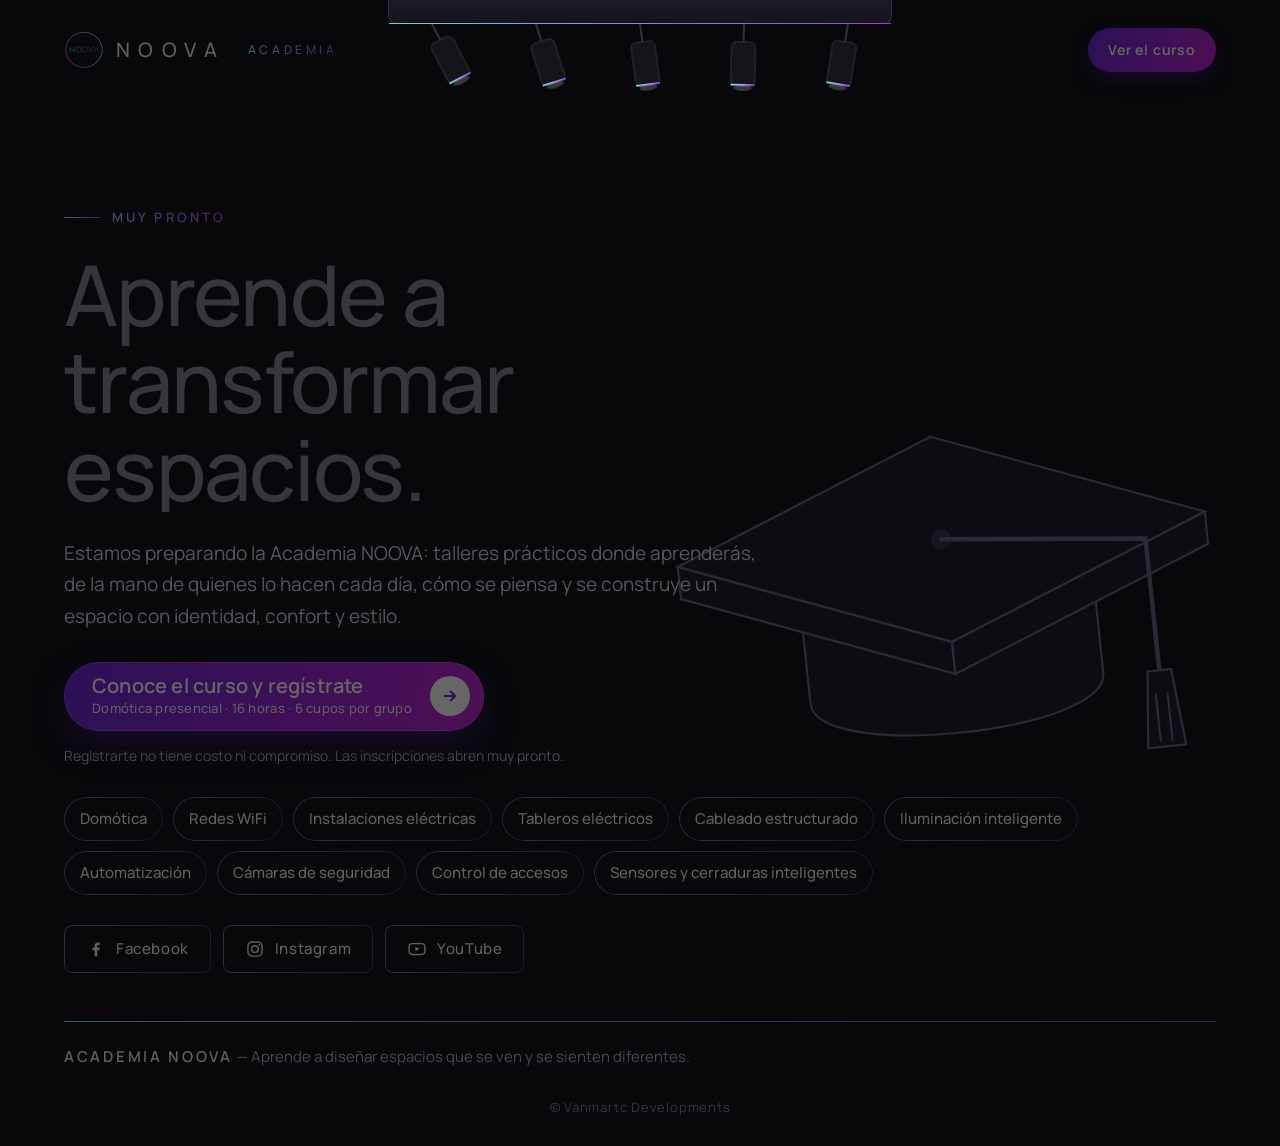
==== commit e60ee8bc: "load infoCurso.html" ====
--- a/index.html
+++ b/index.html
@@ -64,14 +64,14 @@
     <div class="page">
         <header>
             <div class="brand" aria-label="Academia NOOVA"><img class="brand-logo" src="assets/img/noova-logo.png" alt="">NOOVA<span>ACADEMIA</span></div>
-            <div class="hd-r"><a class="hd-cta hd-cta--hide-sm" href="InfoCurso.html">Ver el curso</a></div>
+            <div class="hd-r"><a class="hd-cta hd-cta--hide-sm" href="infoCurso.html">Ver el curso</a></div>
         </header>
         <main>
             <div class="kicker">MUY PRONTO</div>
             <h1 id="titular">Aprende a transformar espacios.</h1>
             <p class="lead">Estamos preparando la Academia NOOVA: talleres prácticos donde aprenderás, de la mano de quienes lo hacen cada día, cómo se piensa y se construye un espacio con identidad, confort y estilo.</p>
             <div class="cta-wrap">
-                <a class="cta" href="InfoCurso.html"><span class="cta-t"><b>Conoce el curso y regístrate</b><small>Domótica presencial · 16 horas · 6 cupos por grupo</small></span><span class="cta-ic" aria-hidden="true"><svg viewBox="0 0 24 24" fill="none" stroke="currentColor" stroke-width="2.4" stroke-linecap="round" stroke-linejoin="round"><path d="M5 12h14M13 6l6 6-6 6"/></svg></span></a>
+                <a class="cta" href="infoCurso.html"><span class="cta-t"><b>Conoce el curso y regístrate</b><small>Domótica presencial · 16 horas · 6 cupos por grupo</small></span><span class="cta-ic" aria-hidden="true"><svg viewBox="0 0 24 24" fill="none" stroke="currentColor" stroke-width="2.4" stroke-linecap="round" stroke-linejoin="round"><path d="M5 12h14M13 6l6 6-6 6"/></svg></span></a>
                 <p class="cta-note">Registrarte no tiene costo ni compromiso. Las inscripciones abren muy pronto.</p>
             </div>
             <ul class="topics" aria-label="Temas de los talleres">
